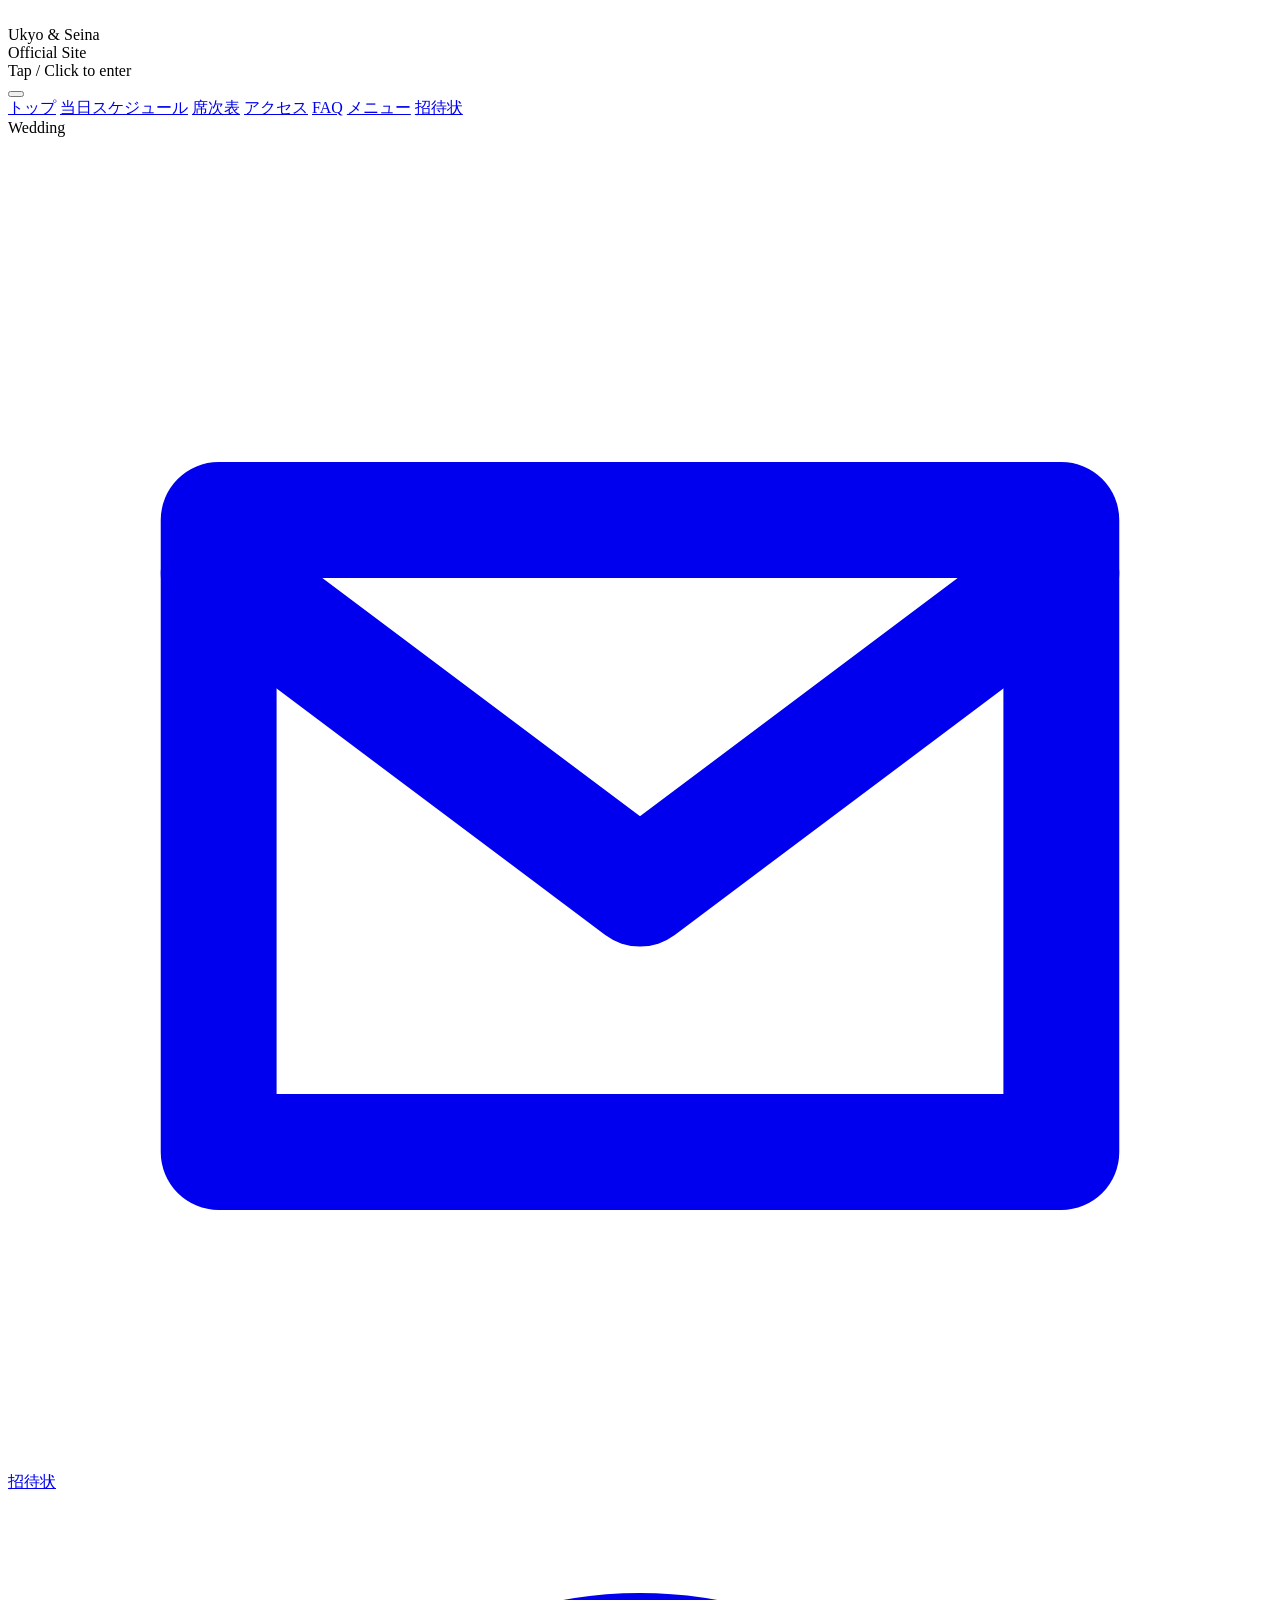
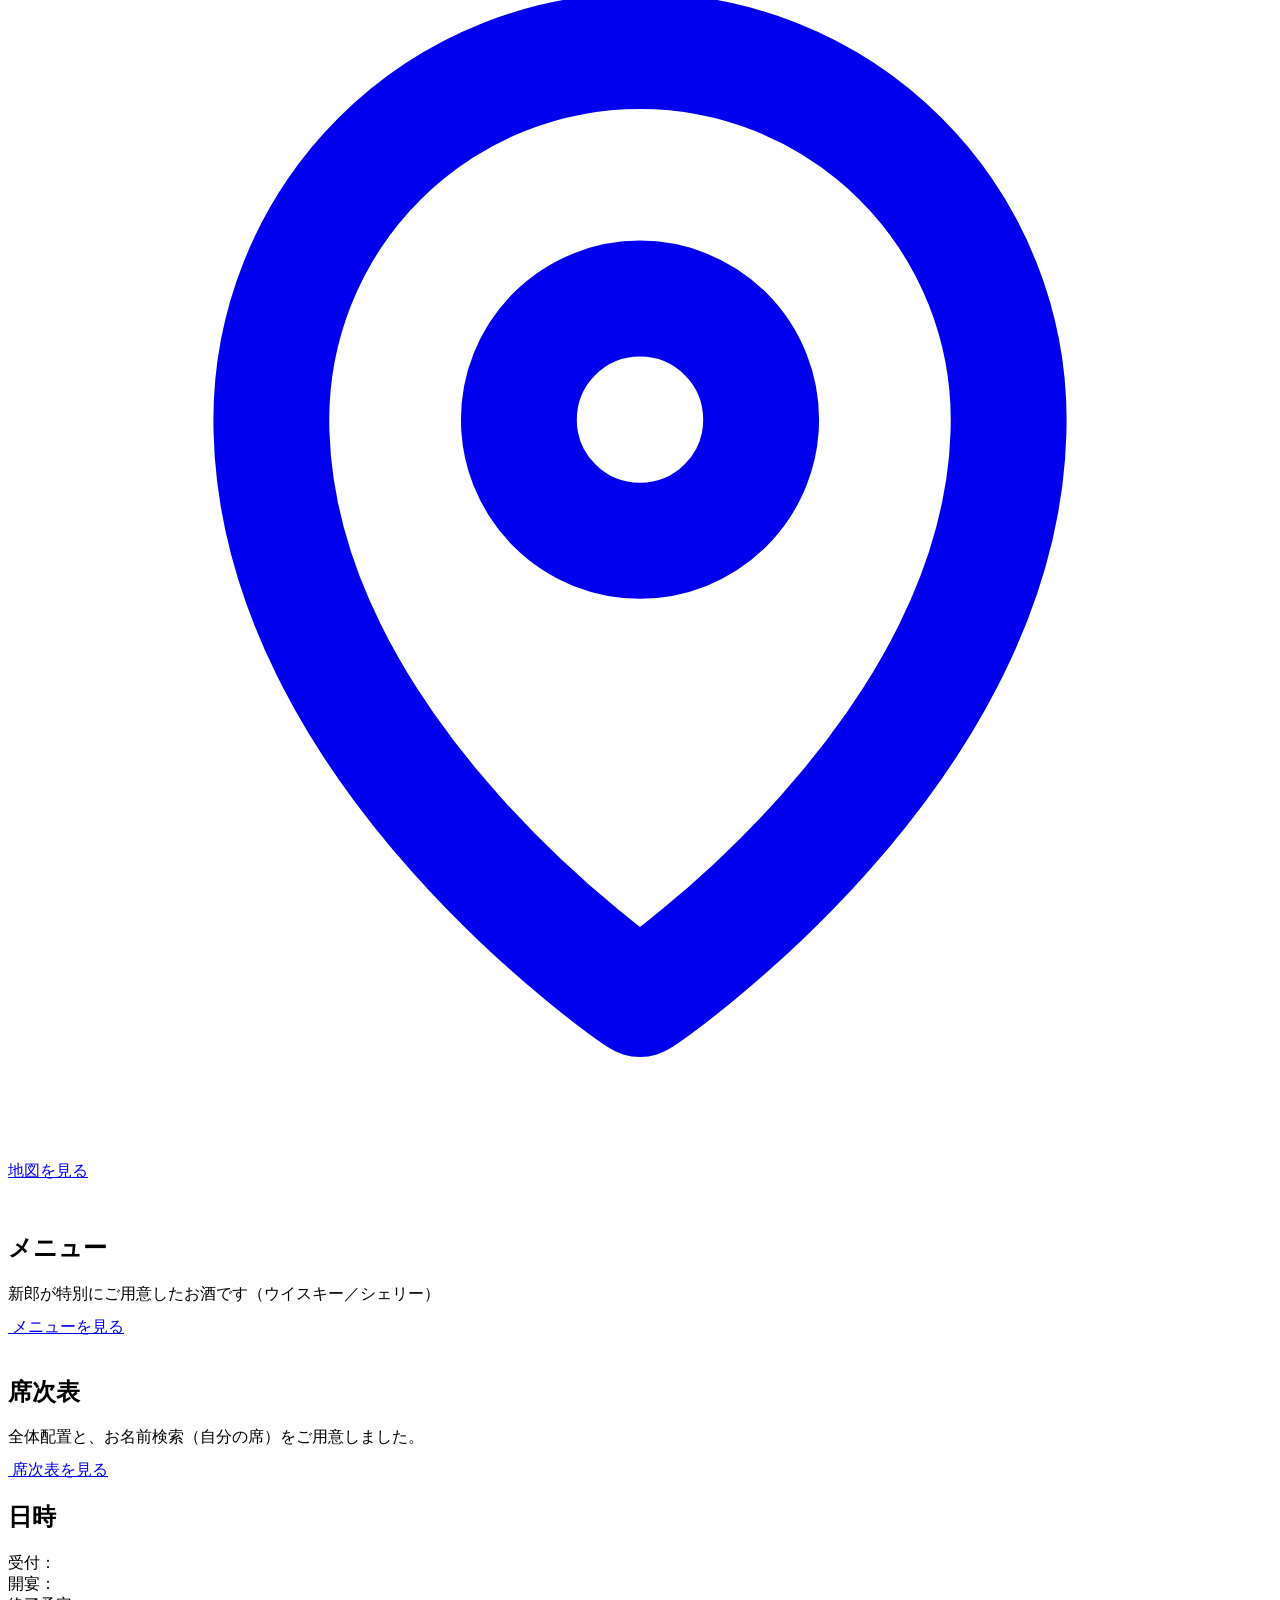
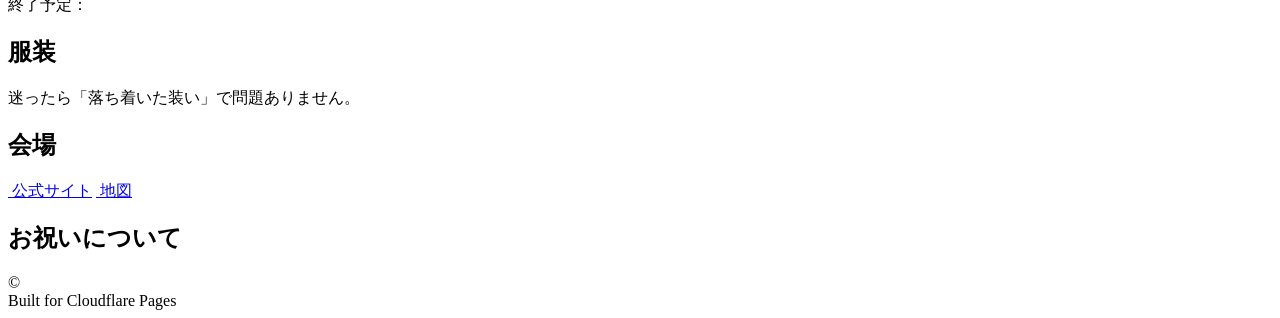
==== public/index.html @ aec1f869 "席次表の修正" ====
<!doctype html>
<html lang="ja">
<head>
  <meta charset="utf-8" />
  <meta name="viewport" content="width=device-width,initial-scale=1" />
  <meta name="robots" content="noindex,nofollow" />
  <meta name="theme-color" content="#124C3E" />
  <link rel="icon" href="/favicon-32.png" type="image/png" />
  <link rel="apple-touch-icon" href="/apple-touch-icon.png" />
  <link rel="stylesheet" href="/style.css" />
  <script src="/config.js"></script>
  <script src="/script.js" defer></script>

  <title data-wedding-title>{couple} | Wedding</title>
  <meta name="description" content="結婚式のご案内ページです（日時・会場・アクセス・招待状）。" />
</head>
<body>
  <!-- Splash (tap/click to skip) -->
  <div class="splash" data-splash role="button" tabindex="0" aria-label="タップして開始">
    <img class="splash-bg" src="/assets/splash.svg" alt="" aria-hidden="true" />
    <div class="splash-inner">
      <div class="splash-title">Ukyo &amp; Seina</div>
      <div class="splash-sub">Official Site</div>
      <div class="splash-hint">Tap / Click to enter</div>
    </div>
  </div>

  <div class="topbar">
    <div class="topbar-inner">
      <a class="brand" href="/">
        <div class="title" data-wedding-couple></div>
        <div class="sub"><span data-wedding-text="dateLabel"></span> <span data-wedding-text="dayLabel"></span></div>
      </a>
      <button class="nav-toggle" type="button" aria-label="メニュー" aria-controls="site-nav" aria-expanded="false">
        <span class="nav-toggle-icon" aria-hidden="true"></span>
      </button>
      <nav class="nav" id="site-nav" aria-label="Site">
        <a href="/"><img class="nav-ico" src="/assets/icons/home.svg" alt="" aria-hidden="true"><span>トップ</span></a>
        <a href="/schedule/"><img class="nav-ico" src="/assets/icons/clock.svg" alt="" aria-hidden="true"><span>当日スケジュール</span></a>
        <a href="/seating/"><img class="nav-ico" src="/assets/icons/seating.svg" alt="" aria-hidden="true"><span>席次表</span></a>
        <a href="/access/"><img class="nav-ico" src="/assets/icons/pin.svg" alt="" aria-hidden="true"><span>アクセス</span></a>
        <a href="/faq/"><img class="nav-ico" src="/assets/icons/faq.svg" alt="" aria-hidden="true"><span>FAQ</span></a>
        <a href="/menu/"><img class="nav-ico img" src="/assets/icons/isle-of-islay-distillery-map.png" alt="" aria-hidden="true"><span>メニュー</span></a>
        <a href="/rsvp/"><img class="nav-ico" src="/assets/icons/invite.svg" alt="" aria-hidden="true"><span>招待状</span></a>
      </nav>
    </div>
  </div>

  <main class="container">
    <section class="hero">
      <div class="kicker"><span class="dot"></span> Wedding</div>
      <h1 class="h1">
        <span data-wedding-couple></span><br/>
        <span class="small"><span data-wedding-text="dateLabel"></span> <span data-wedding-text="dayLabel"></span></span>
      </h1>
      <p class="lede" data-wedding-text="message"></p>
      <div class="actions">
        <a class="btn primary" data-wedding-href="rsvp.url" href="#"><span class="h2icon"><svg viewBox="0 0 24 24" fill="none" stroke="currentColor" stroke-width="2.2" stroke-linecap="round" stroke-linejoin="round" aria-hidden="true"><path d="M4 6h16v12H4z"/><path d="m4 7 8 6 8-6"/></svg></span> 招待状</a>
        <a class="btn" data-wedding-href="venue.mapUrl" href="#"><span class="h2icon"><svg viewBox="0 0 24 24" fill="none" stroke="currentColor" stroke-width="2.2" stroke-linecap="round" stroke-linejoin="round" aria-hidden="true"><path d="M12 21s7-4.7 7-11a7 7 0 0 0-14 0c0 6.3 7 11 7 11z"/><circle cx="12" cy="10" r="2.3"/></svg></span> 地図を見る</a>
      </div>
      <div class="small" style="margin-top:12px" data-wedding-text="event.note"></div>
    </section>

    <section class="grid" aria-label="Summary">
      <div class="card half">
        <div class="h2row"><span class="h2icon"><img alt="" src="/assets/icons/isle-of-islay-distillery-map.png" /></span><h2>メニュー</h2></div>
        <div class="meta">新郎が特別にご用意したお酒です（ウイスキー／シェリー）</div>
        <div class="actions" style="margin-top:12px">
          <a class="btn" href="/menu/"><span class="h2icon"><img alt="" src="/assets/icons/isle-of-islay-distillery-map.png" /></span> メニューを見る</a>
        </div>
      </div>

      <div class="card half">
        <div class="h2row"><span class="h2icon"><img alt="" src="/assets/icons/seating.svg" /></span><h2>席次表</h2></div>
        <div class="meta">全体配置と、お名前検索（自分の席）をご用意しました。</div>
        <div class="actions" style="margin-top:12px">
          <a class="btn" href="/seating/"><span class="h2icon"><img alt="" src="/assets/icons/seating.svg" /></span> 席次表を見る</a>
        </div>
      </div>

      <div class="card half date-card">
        <h2><img class="ico" src="/assets/icons/calendar.svg" alt="" aria-hidden="true"><span>日時</span></h2>
        <div class="meta">
          <div><b data-wedding-text="dateLabel"></b> <span data-wedding-text="dayLabel"></span></div>
          <div>受付：<b data-wedding-text="event.open"></b></div>
          <div>開宴：<b data-wedding-text="event.start"></b></div>
          <div>終了予定：<b data-wedding-text="event.end"></b></div>
        </div>
      </div>

      <div class="card half">
        <h2><img class="ico" src="/assets/icons/hanger.svg" alt="" aria-hidden="true"><span>服装</span></h2>
        <div class="meta">
          <div><b data-wedding-text="dressCode"></b></div>
          <div class="small">迷ったら「落ち着いた装い」で問題ありません。</div>
        </div>
      </div> 

      <div class="card half">
        <h2><img class="ico" src="/assets/icons/pin.svg" alt="" aria-hidden="true"><span>会場</span></h2>
        <div class="meta">
          <div><b data-wedding-text="venue.name"></b></div>
          <div data-wedding-text="venue.address"></div>
          <div class="small" data-wedding-text="venue.access"></div>
          <div class="actions" style="margin-top:10px">
            <a class="btn" data-wedding-href="venue.websiteUrl" href="#"><img class="icon" src="/assets/icons/external.svg" alt="" aria-hidden="true"> 公式サイト</a>
            <a class="btn" data-wedding-href="venue.mapUrl" href="#"><img class="icon" src="/assets/icons/pin.svg" alt="" aria-hidden="true"> 地図</a>
          </div>
        </div>
      </div>

      <div class="card half" data-hide-if-empty="gifts">
        <h2><img class="ico" src="/assets/icons/gift.svg" alt="" aria-hidden="true"><span>お祝いについて</span></h2>
        <div class="meta">
          <div data-wedding-text="gifts"></div>
        </div>
      </div>
    </section>

    <footer class="footer">
      <div><span class="copy-mark">©</span> <span data-wedding-text="copyright"></span></div>
      <div>Built for Cloudflare Pages</div>
    </footer>
  </main>
</body>
</html>
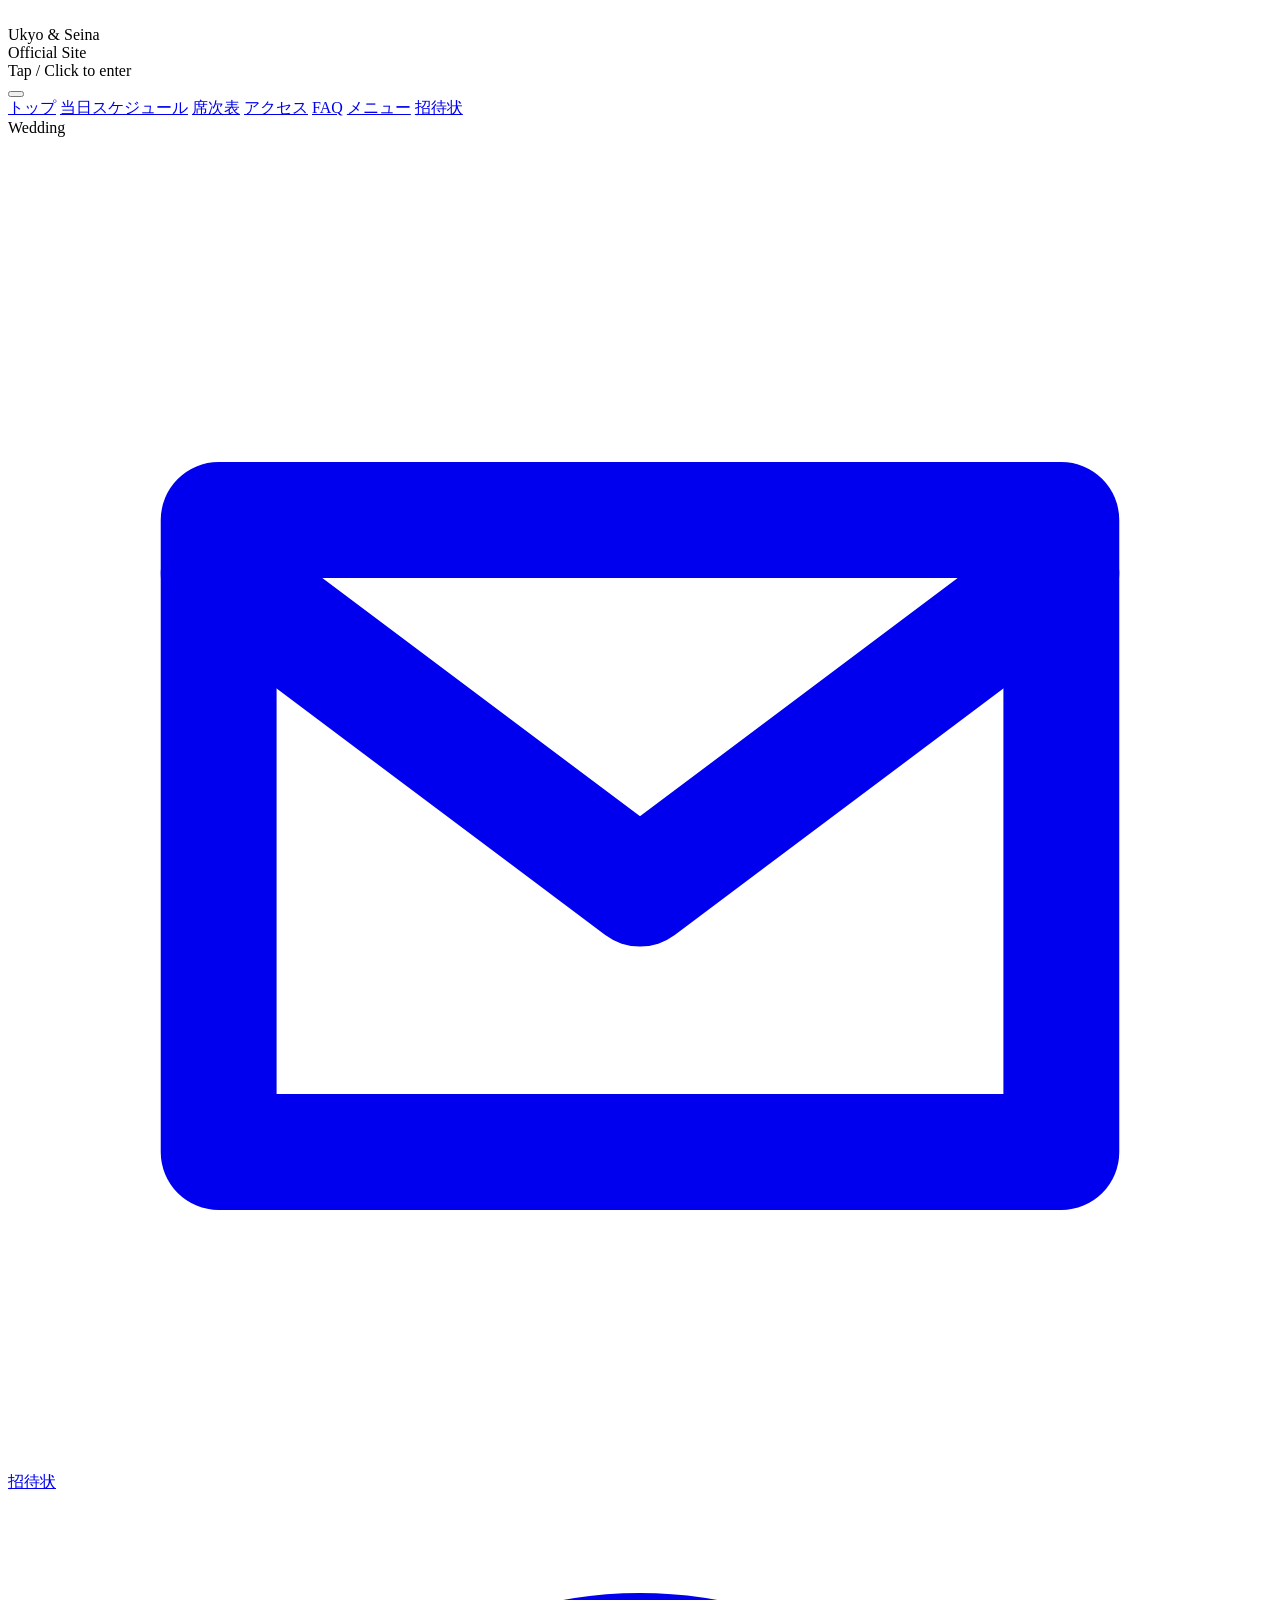
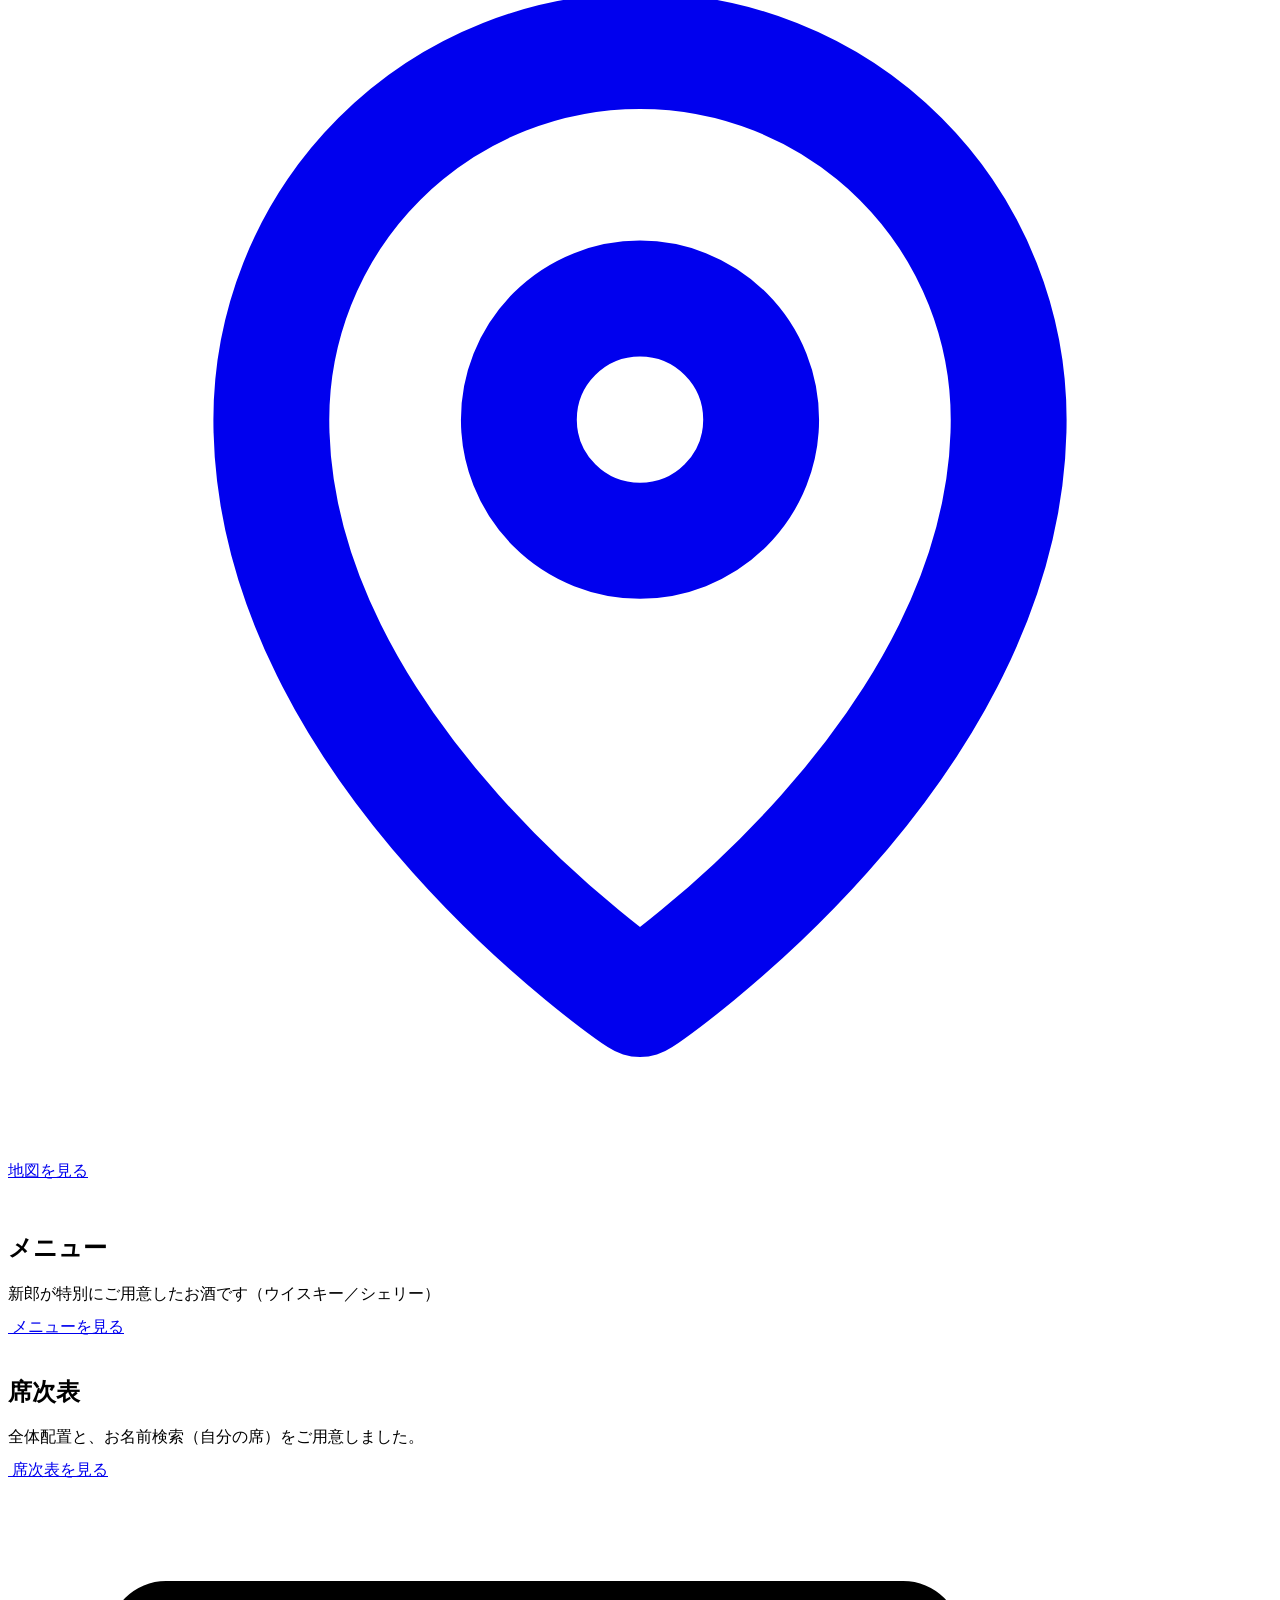
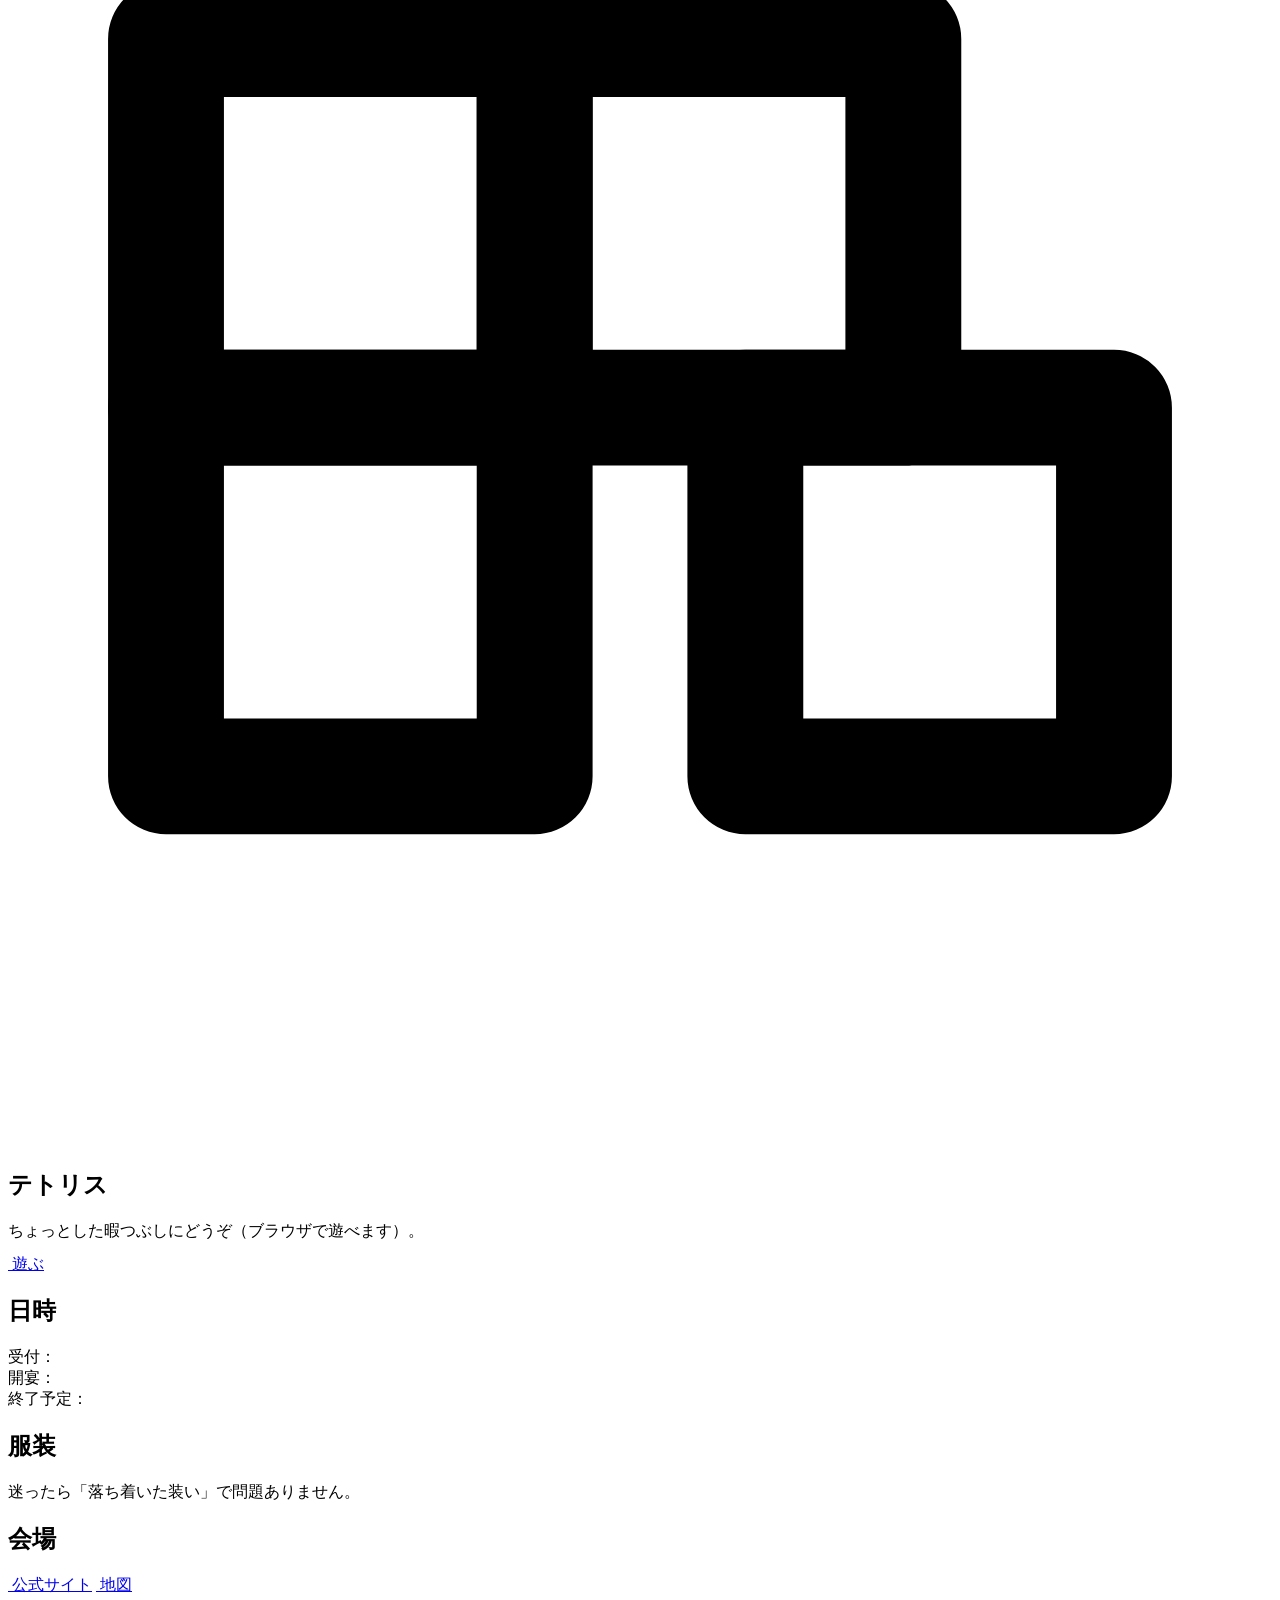
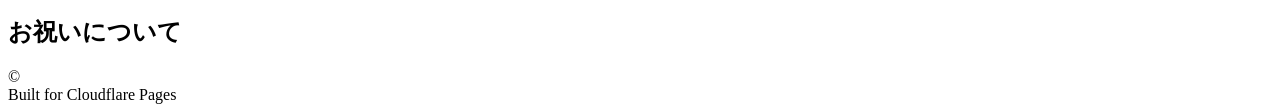
==== commit 7afef2d3: "UI修正" ====
--- a/public/index.html
+++ b/public/index.html
@@ -37,7 +37,7 @@
       <nav class="nav" id="site-nav" aria-label="Site">
         <a href="/"><img class="nav-ico" src="/assets/icons/home.svg" alt="" aria-hidden="true"><span>トップ</span></a>
         <a href="/schedule/"><img class="nav-ico" src="/assets/icons/clock.svg" alt="" aria-hidden="true"><span>当日スケジュール</span></a>
-        <a href="/seating/"><img class="nav-ico" src="/assets/icons/seating.svg" alt="" aria-hidden="true"><span>席次表</span></a>
+        <a href="/seating/"><img class="nav-ico" src="/assets/icons/table.svg" alt="" aria-hidden="true"><span>席次表</span></a>
         <a href="/access/"><img class="nav-ico" src="/assets/icons/pin.svg" alt="" aria-hidden="true"><span>アクセス</span></a>
         <a href="/faq/"><img class="nav-ico" src="/assets/icons/faq.svg" alt="" aria-hidden="true"><span>FAQ</span></a>
         <a href="/menu/"><img class="nav-ico img" src="/assets/icons/isle-of-islay-distillery-map.png" alt="" aria-hidden="true"><span>メニュー</span></a>
@@ -71,10 +71,18 @@
       </div>
 
       <div class="card half">
-        <div class="h2row"><span class="h2icon"><img alt="" src="/assets/icons/seating.svg" /></span><h2>席次表</h2></div>
+        <div class="h2row"><span class="h2icon"><img alt="" src="/assets/icons/table.svg" /></span><h2>席次表</h2></div>
         <div class="meta">全体配置と、お名前検索（自分の席）をご用意しました。</div>
         <div class="actions" style="margin-top:12px">
-          <a class="btn" href="/seating/"><span class="h2icon"><img alt="" src="/assets/icons/seating.svg" /></span> 席次表を見る</a>
+          <a class="btn" href="/seating/"><span class="h2icon"><img alt="" src="/assets/icons/table.svg" /></span> 席次表を見る</a>
+        </div>
+      </div>
+
+      <div class="card half" data-hide-if-empty="links.tetris">
+        <div class="h2row"><span class="h2icon"><svg viewBox="0 0 24 24" fill="none" stroke="currentColor" stroke-width="2.2" stroke-linecap="round" stroke-linejoin="round" aria-hidden="true"><rect x="3" y="3" width="7" height="7"/><rect x="10" y="3" width="7" height="7"/><rect x="3" y="10" width="7" height="7"/><rect x="14" y="10" width="7" height="7"/></svg></span><h2>テトリス</h2></div>
+        <div class="meta">ちょっとした暇つぶしにどうぞ（ブラウザで遊べます）。</div>
+        <div class="actions" style="margin-top:12px">
+          <a class="btn" data-wedding-href="links.tetris" href="#" target="_blank" rel="noopener"><img class="icon" src="/assets/icons/external.svg" alt="" aria-hidden="true"> 遊ぶ</a>
         </div>
       </div>
 
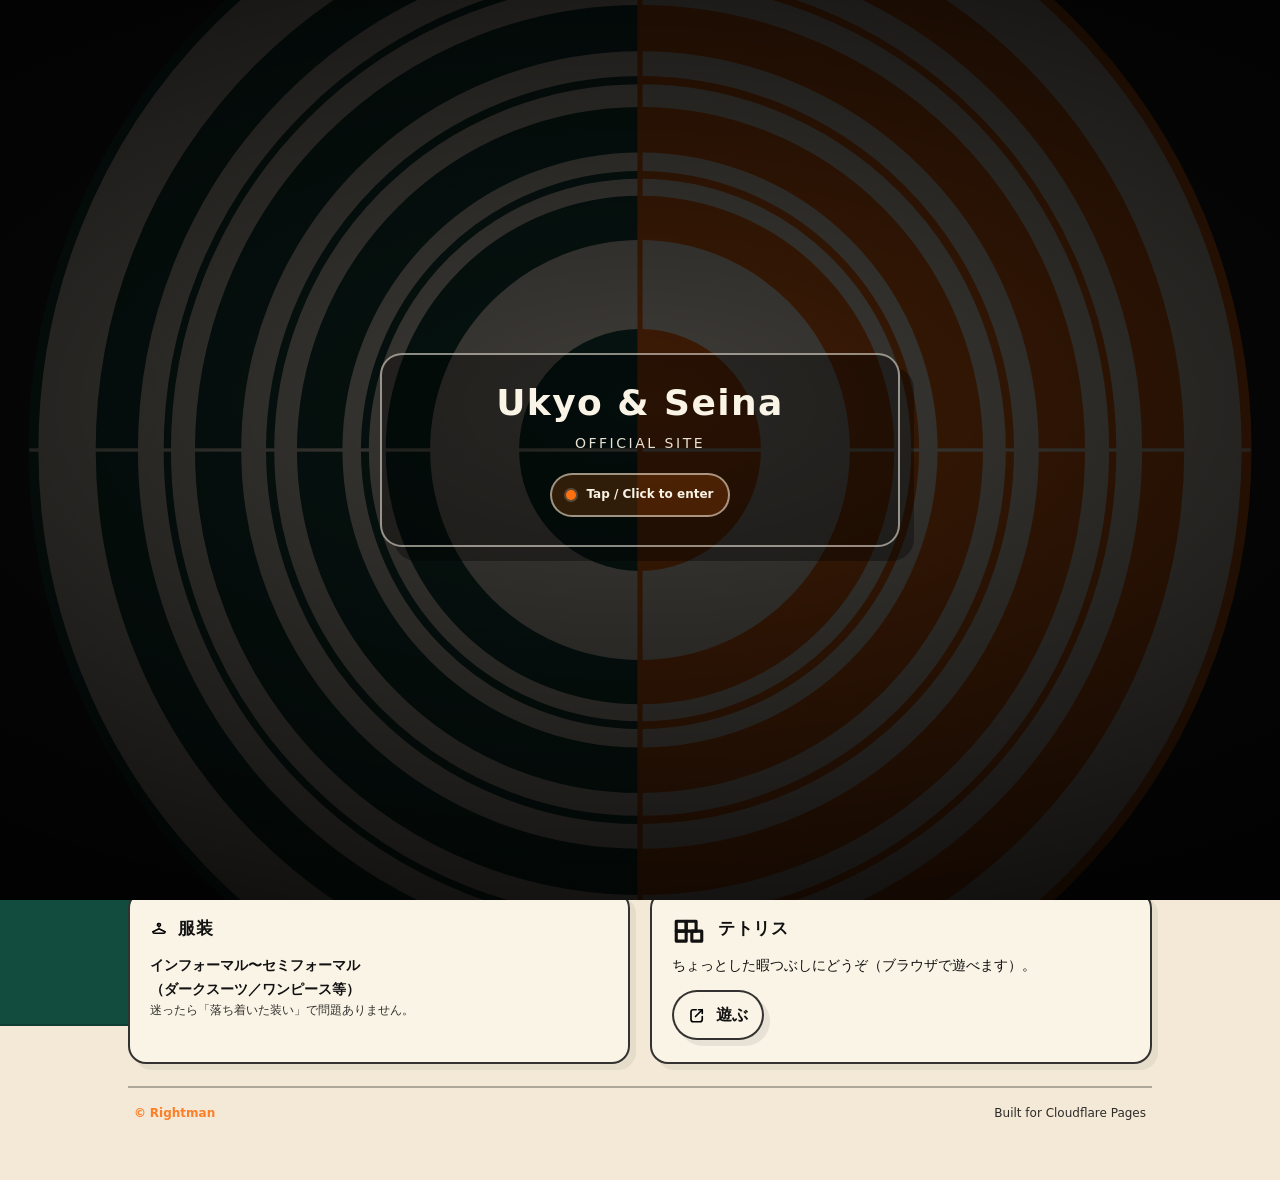
==== commit a85c3342: "UIなどの細かい調整" ====
--- a/public/index.html
+++ b/public/index.html
@@ -5,11 +5,11 @@
   <meta name="viewport" content="width=device-width,initial-scale=1" />
   <meta name="robots" content="noindex,nofollow" />
   <meta name="theme-color" content="#124C3E" />
-  <link rel="icon" href="/favicon-32.png" type="image/png" />
-  <link rel="apple-touch-icon" href="/apple-touch-icon.png" />
-  <link rel="stylesheet" href="/style.css" />
-  <script src="/config.js"></script>
-  <script src="/script.js" defer></script>
+  <link rel="icon" href="./favicon-32.png" type="image/png" />
+  <link rel="apple-touch-icon" href="./apple-touch-icon.png" />
+  <link rel="stylesheet" href="./style.css" />
+  <script src="./config.js"></script>
+  <script src="./script.js" defer></script>
 
   <title data-wedding-title>{couple} | Wedding</title>
   <meta name="description" content="結婚式のご案内ページです（日時・会場・アクセス・招待状）。" />
@@ -17,7 +17,7 @@
 <body>
   <!-- Splash (tap/click to skip) -->
   <div class="splash" data-splash role="button" tabindex="0" aria-label="タップして開始">
-    <img class="splash-bg" src="/assets/splash.svg" alt="" aria-hidden="true" />
+    <img class="splash-bg" src="./assets/splash.svg" alt="" aria-hidden="true" />
     <div class="splash-inner">
       <div class="splash-title">Ukyo &amp; Seina</div>
       <div class="splash-sub">Official Site</div>
@@ -27,7 +27,7 @@
 
   <div class="topbar">
     <div class="topbar-inner">
-      <a class="brand" href="/">
+      <a class="brand" href="./">
         <div class="title" data-wedding-couple></div>
         <div class="sub"><span data-wedding-text="dateLabel"></span> <span data-wedding-text="dayLabel"></span></div>
       </a>
@@ -35,13 +35,13 @@
         <span class="nav-toggle-icon" aria-hidden="true"></span>
       </button>
       <nav class="nav" id="site-nav" aria-label="Site">
-        <a href="/"><img class="nav-ico" src="/assets/icons/home.svg" alt="" aria-hidden="true"><span>トップ</span></a>
-        <a href="/schedule/"><img class="nav-ico" src="/assets/icons/clock.svg" alt="" aria-hidden="true"><span>当日スケジュール</span></a>
-        <a href="/seating/"><img class="nav-ico" src="/assets/icons/table.svg" alt="" aria-hidden="true"><span>席次表</span></a>
-        <a href="/access/"><img class="nav-ico" src="/assets/icons/pin.svg" alt="" aria-hidden="true"><span>アクセス</span></a>
-        <a href="/faq/"><img class="nav-ico" src="/assets/icons/faq.svg" alt="" aria-hidden="true"><span>FAQ</span></a>
-        <a href="/menu/"><img class="nav-ico img" src="/assets/icons/isle-of-islay-distillery-map.png" alt="" aria-hidden="true"><span>メニュー</span></a>
-        <a href="/rsvp/"><img class="nav-ico" src="/assets/icons/invite.svg" alt="" aria-hidden="true"><span>招待状</span></a>
+        <a href="./"><img class="nav-ico" src="./assets/icons/home.svg" alt="" aria-hidden="true"><span>トップ</span></a>
+        <a href="./schedule/"><img class="nav-ico" src="./assets/icons/clock.svg" alt="" aria-hidden="true"><span>当日スケジュール</span></a>
+        <a href="./seating/"><img class="nav-ico" src="./assets/icons/table.svg" alt="" aria-hidden="true"><span>席次表</span></a>
+        <a href="./access/"><img class="nav-ico" src="./assets/icons/pin.svg" alt="" aria-hidden="true"><span>アクセス</span></a>
+        <a href="./faq/"><img class="nav-ico" src="./assets/icons/faq.svg" alt="" aria-hidden="true"><span>FAQ</span></a>
+        <a href="./menu/"><img class="nav-ico img" src="./assets/icons/isle-of-islay-distillery-map.png" alt="" aria-hidden="true"><span>メニュー</span></a>
+        <a href="./rsvp/"><img class="nav-ico" src="./assets/icons/invite.svg" alt="" aria-hidden="true"><span>招待状</span></a>
       </nav>
     </div>
   </div>
@@ -57,37 +57,30 @@
       <div class="actions">
         <a class="btn primary" data-wedding-href="rsvp.url" href="#"><span class="h2icon"><svg viewBox="0 0 24 24" fill="none" stroke="currentColor" stroke-width="2.2" stroke-linecap="round" stroke-linejoin="round" aria-hidden="true"><path d="M4 6h16v12H4z"/><path d="m4 7 8 6 8-6"/></svg></span> 招待状</a>
         <a class="btn" data-wedding-href="venue.mapUrl" href="#"><span class="h2icon"><svg viewBox="0 0 24 24" fill="none" stroke="currentColor" stroke-width="2.2" stroke-linecap="round" stroke-linejoin="round" aria-hidden="true"><path d="M12 21s7-4.7 7-11a7 7 0 0 0-14 0c0 6.3 7 11 7 11z"/><circle cx="12" cy="10" r="2.3"/></svg></span> 地図を見る</a>
+        <a class="btn" href="./seating/"><span class="h2icon"><img alt="" src="./assets/icons/table.svg" /></span> 席次表を見る</a>
       </div>
       <div class="small" style="margin-top:12px" data-wedding-text="event.note"></div>
     </section>
 
     <section class="grid" aria-label="Summary">
       <div class="card half">
-        <div class="h2row"><span class="h2icon"><img alt="" src="/assets/icons/isle-of-islay-distillery-map.png" /></span><h2>メニュー</h2></div>
+        <div class="h2row"><span class="h2icon"><img alt="" src="./assets/icons/isle-of-islay-distillery-map.png" /></span><h2>メニュー</h2></div>
         <div class="meta">新郎が特別にご用意したお酒です（ウイスキー／シェリー）</div>
         <div class="actions" style="margin-top:12px">
-          <a class="btn" href="/menu/"><span class="h2icon"><img alt="" src="/assets/icons/isle-of-islay-distillery-map.png" /></span> メニューを見る</a>
+          <a class="btn" href="./menu/"><span class="h2icon"><img alt="" src="./assets/icons/isle-of-islay-distillery-map.png" /></span> メニューを見る</a>
         </div>
       </div>
 
       <div class="card half">
-        <div class="h2row"><span class="h2icon"><img alt="" src="/assets/icons/table.svg" /></span><h2>席次表</h2></div>
+        <div class="h2row"><span class="h2icon"><img alt="" src="./assets/icons/table.svg" /></span><h2>席次表</h2></div>
         <div class="meta">全体配置と、お名前検索（自分の席）をご用意しました。</div>
         <div class="actions" style="margin-top:12px">
-          <a class="btn" href="/seating/"><span class="h2icon"><img alt="" src="/assets/icons/table.svg" /></span> 席次表を見る</a>
-        </div>
-      </div>
-
-      <div class="card half" data-hide-if-empty="links.tetris">
-        <div class="h2row"><span class="h2icon"><svg viewBox="0 0 24 24" fill="none" stroke="currentColor" stroke-width="2.2" stroke-linecap="round" stroke-linejoin="round" aria-hidden="true"><rect x="3" y="3" width="7" height="7"/><rect x="10" y="3" width="7" height="7"/><rect x="3" y="10" width="7" height="7"/><rect x="14" y="10" width="7" height="7"/></svg></span><h2>テトリス</h2></div>
-        <div class="meta">ちょっとした暇つぶしにどうぞ（ブラウザで遊べます）。</div>
-        <div class="actions" style="margin-top:12px">
-          <a class="btn" data-wedding-href="links.tetris" href="#" target="_blank" rel="noopener"><img class="icon" src="/assets/icons/external.svg" alt="" aria-hidden="true"> 遊ぶ</a>
+          <a class="btn" href="./seating/"><span class="h2icon"><img alt="" src="./assets/icons/table.svg" /></span> 席次表を見る</a>
         </div>
       </div>
 
       <div class="card half date-card">
-        <h2><img class="ico" src="/assets/icons/calendar.svg" alt="" aria-hidden="true"><span>日時</span></h2>
+        <h2><img class="ico" src="./assets/icons/calendar.svg" alt="" aria-hidden="true"><span>日時</span></h2>
         <div class="meta">
           <div><b data-wedding-text="dateLabel"></b> <span data-wedding-text="dayLabel"></span></div>
           <div>受付：<b data-wedding-text="event.open"></b></div>
@@ -97,32 +90,34 @@
       </div>
 
       <div class="card half">
-        <h2><img class="ico" src="/assets/icons/hanger.svg" alt="" aria-hidden="true"><span>服装</span></h2>
+        <h2><img class="ico" src="./assets/icons/pin.svg" alt="" aria-hidden="true"><span>会場</span></h2>
+        <div class="meta">
+          <div><b data-wedding-text="venue.name"></b></div>
+          <div data-wedding-text="venue.address"></div>
+          <div class="small" data-wedding-text="venue.access"></div>
+          <div class="actions" style="margin-top:10px">
+            <a class="btn" data-wedding-href="venue.websiteUrl" href="#"><img class="icon" src="./assets/icons/external.svg" alt="" aria-hidden="true"> 公式サイト</a>
+            <a class="btn" data-wedding-href="venue.mapUrl" href="#"><img class="icon" src="./assets/icons/pin.svg" alt="" aria-hidden="true"> 地図</a>
+          </div>
+        </div>
+      </div>
+      
+      <div class="card half">
+        <h2><img class="ico" src="./assets/icons/hanger.svg" alt="" aria-hidden="true"><span>服装</span></h2>
         <div class="meta">
           <div><b data-wedding-text="dressCode"></b></div>
           <div class="small">迷ったら「落ち着いた装い」で問題ありません。</div>
         </div>
       </div> 
-
-      <div class="card half">
-        <h2><img class="ico" src="/assets/icons/pin.svg" alt="" aria-hidden="true"><span>会場</span></h2>
-        <div class="meta">
-          <div><b data-wedding-text="venue.name"></b></div>
-          <div data-wedding-text="venue.address"></div>
-          <div class="small" data-wedding-text="venue.access"></div>
-          <div class="actions" style="margin-top:10px">
-            <a class="btn" data-wedding-href="venue.websiteUrl" href="#"><img class="icon" src="/assets/icons/external.svg" alt="" aria-hidden="true"> 公式サイト</a>
-            <a class="btn" data-wedding-href="venue.mapUrl" href="#"><img class="icon" src="/assets/icons/pin.svg" alt="" aria-hidden="true"> 地図</a>
-          </div>
+      
+      <div class="card half" data-hide-if-empty="links.tetris">
+        <div class="h2row"><span class="h2icon"><svg viewBox="0 0 24 24" fill="none" stroke="currentColor" stroke-width="2.2" stroke-linecap="round" stroke-linejoin="round" aria-hidden="true"><rect x="3" y="3" width="7" height="7"/><rect x="10" y="3" width="7" height="7"/><rect x="3" y="10" width="7" height="7"/><rect x="14" y="10" width="7" height="7"/></svg></span><h2>テトリス</h2></div>
+        <div class="meta">ちょっとした暇つぶしにどうぞ（ブラウザで遊べます）。</div>
+        <div class="actions" style="margin-top:12px">
+          <a class="btn" data-wedding-href="links.tetris" href="#" target="_blank" rel="noopener"><img class="icon" src="./assets/icons/external.svg" alt="" aria-hidden="true"> 遊ぶ</a>
         </div>
       </div>
 
-      <div class="card half" data-hide-if-empty="gifts">
-        <h2><img class="ico" src="/assets/icons/gift.svg" alt="" aria-hidden="true"><span>お祝いについて</span></h2>
-        <div class="meta">
-          <div data-wedding-text="gifts"></div>
-        </div>
-      </div>
     </section>
 
     <footer class="footer">
--- a/public/style.css
+++ b/public/style.css
@@ -0,0 +1,988 @@
+:root{
+  --cream:#F3E9D6;
+  --green:#124C3E;
+  --orange:#FE7010;
+  /* SPECIAL_MENU.pdf の背景色に合わせる */
+  --menu-bg:#F0AE2E;
+  --ink:#111111;
+  --stroke: rgba(17,17,17,.85);
+  --paper:#FAF4E6;
+  --line:2px;
+  --radius:18px;
+  --shadow: 8px 8px 0 rgba(17,17,17,.10);
+}
+
+*{ box-sizing:border-box; }
+html,body{ height:100%; }
+body{
+  margin:0;
+  font-family: system-ui, -apple-system, "Segoe UI", "Hiragino Sans", "Hiragino Kaku Gothic ProN",
+    "Noto Sans JP", "Yu Gothic", Meiryo, sans-serif;
+  background: var(--cream);
+  color: var(--ink);
+  line-height: 1.65;
+  overflow-x: hidden;
+}
+
+/* Splash (Top page) */
+.splash{
+  position: fixed;
+  inset: 0;
+  z-index: 9999;
+  background: #0b0b0b;
+  color: var(--paper);
+  display: flex;
+  align-items: center;
+  justify-content: center;
+  cursor: pointer;
+  transition: opacity .22s ease;
+  animation: splashIn .18s ease both;
+}
+.splash-bg{
+  position: absolute;
+  inset: 0;
+  width: 100%;
+  height: 100%;
+  object-fit: cover;
+  opacity: .28;
+  filter: saturate(1.05) contrast(1.05);
+}
+.splash::after{
+  content:"";
+  position:absolute;
+  inset:0;
+  background: radial-gradient(1200px 600px at 50% 45%, rgba(0,0,0,.20), rgba(0,0,0,.86));
+}
+.splash-inner{
+  position: relative;
+  z-index: 1;
+  padding: 28px 22px;
+  border: var(--line) solid rgba(250,244,230,.55);
+  border-radius: 22px;
+  background: rgba(0,0,0,.35);
+  box-shadow: 14px 14px 0 rgba(0,0,0,.35);
+  text-align:center;
+  min-width: min(520px, calc(100vw - 32px));
+}
+.splash-title{
+  font-size: 36px;
+  line-height: 1.1;
+  font-weight: 900;
+  letter-spacing: .04em;
+}
+.splash-sub{
+  margin-top: 10px;
+  font-size: 14px;
+  letter-spacing: .18em;
+  text-transform: uppercase;
+  opacity: .92;
+}
+.splash-hint{
+  margin-top: 18px;
+  display: inline-flex;
+  align-items: center;
+  justify-content: center;
+  gap: 10px;
+  padding: 10px 14px;
+  border-radius: 999px;
+  border: var(--line) solid rgba(250,244,230,.55);
+  background: rgba(254,112,16,.18);
+  color: var(--paper);
+  font-weight: 800;
+  font-size: 12px;
+}
+.splash-hint::before{
+  content:"";
+  width: 10px;
+  height: 10px;
+  background: var(--orange);
+  border-radius: 999px;
+  box-shadow: 0 0 0 2px rgba(250,244,230,.20);
+}
+.splash.is-hidden{
+  opacity: 0;
+}
+
+@keyframes splashIn{
+  from{ opacity: 0; }
+  to{ opacity: 1; }
+}
+
+/* A11y helper */
+.sr-only{
+  position:absolute !important;
+  width:1px; height:1px;
+  padding:0; margin:-1px;
+  overflow:hidden; clip:rect(0,0,0,0);
+  white-space:nowrap; border:0;
+}
+
+/* Seating */
+.seating-nav{ margin-top: 6px; }
+.seating-nav .chips{ display:flex; gap:10px; flex-wrap:wrap; }
+.chip{
+  appearance:none;
+  border: var(--line) solid var(--stroke);
+  background: var(--paper);
+  border-radius: 999px;
+  padding: 10px 14px;
+  font-weight: 900;
+  box-shadow: 6px 6px 0 rgba(17,17,17,.08);
+  cursor:pointer;
+}
+.chip.is-active{ background:#fff; box-shadow: 10px 10px 0 rgba(17,17,17,.12); transform: translateY(-1px); }
+
+.mode-toggle{ margin-top: 14px; display:flex; gap:10px; flex-wrap:wrap; }
+.mode-btn{
+  appearance:none;
+  border: var(--line) solid var(--stroke);
+  background: var(--paper);
+  border-radius: 999px;
+  padding: 10px 14px;
+  font-weight: 900;
+  box-shadow: 6px 6px 0 rgba(17,17,17,.08);
+  cursor:pointer;
+}
+.mode-btn.is-active{ background:#fff; box-shadow: 10px 10px 0 rgba(17,17,17,.12); transform: translateY(-1px); }
+.mode-panels{ margin-top: 12px; }
+.mode-panel{ display:none; }
+.mode-panel.is-active{ display:block; }
+
+.overview-grid{
+  display:grid;
+  gap: 12px;
+  align-items:stretch;
+}
+.overview-grid.layout-abcxdfe{
+  grid-template-columns: repeat(3, minmax(0, 1fr));
+  grid-template-areas:
+    "head head head"
+    "A B C"
+    "X . D"
+    ". F E";
+}
+.overview-head{
+  grid-area: head;
+  background: var(--paper);
+  border: var(--line) solid var(--stroke);
+  border-radius: var(--radius);
+  padding: 14px 12px;
+  box-shadow: var(--shadow);
+  font-weight: 950;
+  text-align:center;
+}
+.overview-node{
+  text-align:left;
+  border: var(--line) solid var(--stroke);
+  background: #fff;
+  border-radius: var(--radius);
+  padding: 12px 12px 10px;
+  box-shadow: 6px 6px 0 rgba(17,17,17,.10);
+  cursor:pointer;
+}
+.overview-node:hover{ transform: translateY(-2px); box-shadow: 10px 10px 0 rgba(17,17,17,.12); }
+.overview-node:active{ transform: translateY(0); box-shadow: 4px 4px 0 rgba(17,17,17,.10); }
+.node-key{ font-size: 18px; font-weight: 950; letter-spacing: .03em; }
+.node-label{ margin-top: 2px; font-weight: 900; opacity:.9; }
+.node-sample{ margin-top: 6px; font-size: 12px; opacity:.75; line-height:1.35; }
+
+.overview-node[data-table="A"]{ grid-area: A; }
+.overview-node[data-table="B"]{ grid-area: B; }
+.overview-node[data-table="C"]{ grid-area: C; }
+.overview-node[data-table="D"]{ grid-area: D; }
+.overview-node[data-table="E"]{ grid-area: E; }
+.overview-node[data-table="F"]{ grid-area: F; }
+.overview-node[data-table="X"]{ grid-area: X; }
+
+.find-seat{
+  margin-top: 6px;
+  background: var(--paper);
+  border: var(--line) solid var(--stroke);
+  border-radius: var(--radius);
+  box-shadow: var(--shadow);
+  padding: 14px 14px 12px;
+}
+.find-seat-title{ margin-top: 8px; font-size: 18px; font-weight: 950; }
+.find-seat-form{ margin-top: 10px; display:flex; gap:10px; align-items:center; }
+.input{
+  flex:1;
+  width:100%;
+  padding: 12px 12px;
+  border: var(--line) solid var(--stroke);
+  border-radius: 12px;
+  background:#fff;
+  font-weight: 800;
+}
+.find-seat-results{ margin-top: 12px; }
+.result-list{ display:flex; flex-direction:column; gap:10px; }
+.result-item{
+  display:grid;
+  grid-template-columns: 1fr auto;
+  gap: 8px 10px;
+  align-items:center;
+  text-align:left;
+  border: var(--line) solid var(--stroke);
+  background:#fff;
+  border-radius: 14px;
+  padding: 12px 12px;
+  box-shadow: 6px 6px 0 rgba(17,17,17,.08);
+  cursor:pointer;
+}
+.result-name{ font-weight: 950; }
+.result-meta{ grid-column: 1 / 2; font-size: 12px; opacity:.75; }
+.result-cta{ grid-column: 2 / 3; font-weight: 950; opacity:.9; }
+.result-empty{
+  border: var(--line) dashed rgba(17,17,17,.45);
+  background: rgba(255,255,255,.55);
+  border-radius: 14px;
+  padding: 12px;
+  font-weight: 900;
+  opacity:.85;
+}
+
+.seat-section{ margin-top: 14px; }
+.seat-section h3{ margin: 18px 0 10px; font-size: 18px; }
+
+.seat-card{ position: relative; }
+.seat-card.is-flash{ outline: 3px solid var(--orange); outline-offset: 4px; }
+
+/* Stable seating layout: 2 columns + center (avoids circular overlap on mobile) */
+.table-layout{
+  display:grid;
+  grid-template-columns: 1fr auto 1fr;
+  gap: 10px;
+  align-items:start;
+  margin: 10px auto 6px;
+  max-width: 720px;
+}
+.table-core{
+  align-self:center;
+  justify-self:center;
+  width: 64px;
+  height: 64px;
+  border-radius: 999px;
+  border: var(--line) solid var(--stroke);
+  background: rgba(18,76,62,.06);
+  display:flex;
+  align-items:center;
+  justify-content:center;
+  font-weight: 950;
+  letter-spacing: .06em;
+}
+.seat-col{ display:flex; flex-direction:column; gap: 10px; }
+.seat-item{
+  padding: 10px 12px;
+  background:#fff;
+  border: var(--line) solid var(--stroke);
+  border-radius: 14px;
+  box-shadow: 6px 6px 0 rgba(17,17,17,.08);
+  font-weight: 900;
+  font-size: 13px;
+  text-align:center;
+  line-height: 1.25;
+}
+.seat-item.is-empty{ display:none; }
+.seat-item.is-focus{ outline: 3px solid var(--orange); outline-offset: 3px; animation: seatPulse2 1.2s ease-out; }
+@keyframes seatPulse2{
+  0%{ transform: scale(1); }
+  40%{ transform: scale(1.03); }
+  100%{ transform: scale(1); }
+}
+
+@media (max-width: 520px){
+  .table-layout{ grid-template-columns: 1fr auto 1fr; gap: 8px; }
+  .table-core{ width: 56px; height: 56px; }
+  .seat-item{ font-size: 12px; padding: 9px 10px; }
+}
+
+.round-table{
+  position: relative;
+  width: min(420px, 92vw);
+  aspect-ratio: 1 / 1;
+  margin: 10px auto 6px;
+}
+.round-table .table-core{
+  position:absolute;
+  inset: 22%;
+  border-radius: 999px;
+  border: var(--line) solid var(--stroke);
+  background: rgba(18,76,62,.06);
+  display:flex;
+  align-items:center;
+  justify-content:center;
+  font-weight: 950;
+  letter-spacing: .06em;
+}
+.round-table .seat{
+  position:absolute;
+  left:50%;
+  top:50%;
+  transform: translate(-50%, -50%) translate(calc(var(--x, 0) * 1%), calc(var(--y, 0) * 1%));
+  max-width: 44%;
+  padding: 8px 10px;
+  background:#fff;
+  border: var(--line) solid var(--stroke);
+  border-radius: 14px;
+  box-shadow: 6px 6px 0 rgba(17,17,17,.08);
+  font-weight: 900;
+  font-size: 13px;
+  text-align:center;
+  line-height: 1.25;
+}
+.round-table .seat.is-empty{ display:none; }
+.round-table .seat.is-focus{ outline: 3px solid var(--orange); outline-offset: 3px; animation: seatPulse 1.2s ease-out; }
+@keyframes seatPulse{
+  0%{ transform: translate(-50%, -50%) translate(calc(var(--x, 0) * 1%), calc(var(--y, 0) * 1%)) scale(1); }
+  40%{ transform: translate(-50%, -50%) translate(calc(var(--x, 0) * 1%), calc(var(--y, 0) * 1%)) scale(1.03); }
+  100%{ transform: translate(-50%, -50%) translate(calc(var(--x, 0) * 1%), calc(var(--y, 0) * 1%)) scale(1); }
+}
+
+@media (max-width: 520px){
+  .round-table .seat{ font-size: 12px; padding: 7px 9px; }
+}
+
+a{ color: inherit; text-decoration: none; }
+code.inline{
+  padding: 0 .35em;
+  border: var(--line) solid var(--stroke);
+  border-radius: 999px;
+  background: var(--paper);
+  font-size: .9em;
+}
+
+.backdrop{
+  position: fixed;
+  inset: 0;
+  z-index: 0;
+  pointer-events:none;
+}
+
+.block{
+  position:absolute;
+  border: var(--line) solid rgba(17,17,17,.22);
+}
+.block.orange{
+  left:-10vw; top:-10vh;
+  width: 52vw; height: 38vh;
+  background: var(--orange);
+}
+.block.green{
+  left:-12vw; bottom:-14vh;
+  width: 56vw; height: 40vh;
+  background: var(--green);
+}
+.block.frame{
+  right:-18vw; top: 22vh;
+  width: 50vw; height: 42vh;
+  background: var(--paper);
+  border-radius: 999px;
+  opacity:.55;
+}
+
+/* 跳ねる図形 */
+.shapes{ position:absolute; inset:0; }
+.shape{
+  position:absolute;
+  width: var(--size, 56px);
+  height: var(--size, 56px);
+  left: calc(var(--x, 10) * 1%);
+  top: calc(var(--y, 10) * 1%);
+  background: var(--fill, var(--paper));
+  border: var(--line) solid rgba(17,17,17,.35);
+  box-shadow: 6px 6px 0 rgba(17,17,17,.06);
+  transform: translateY(0) rotate(0deg);
+  animation: hop var(--dur, 6.2s) cubic-bezier(.22,.92,.3,1) infinite;
+  animation-delay: var(--delay, 0s);
+  opacity: .9;
+}
+.shape.circle{ border-radius: 999px; }
+.shape.round{ border-radius: 18px; }
+.shape.half{
+  border-radius: 999px 999px 0 0;
+}
+.shape.ring{
+  border-radius: 999px;
+  background: transparent;
+  border-width: calc(var(--line) + 2px);
+}
+.shape.kaku{
+  clip-path: polygon(0 0, 100% 0, 100% 100%, 0 100%);
+}
+.shape.tri{
+  width: calc(var(--size, 64px) * 1.05);
+  height: calc(var(--size, 64px) * 1.05);
+  clip-path: polygon(50% 0%, 0% 100%, 100% 100%);
+}
+
+@keyframes hop{
+  0%   { transform: translateY(0) rotate(0deg); }
+  12%  { transform: translateY(-18px) rotate(2deg); }
+  25%  { transform: translateY(0) rotate(0deg); }
+  60%  { transform: translateY(-10px) rotate(-2deg); }
+  100% { transform: translateY(0) rotate(0deg); }
+}
+
+@media (prefers-reduced-motion: reduce){  .shape{ animation:none; }
+}
+
+.container{
+  position: relative;
+  z-index: 2;
+  max-width: 1060px;
+  margin: 0 auto;
+  padding: 22px 18px 56px;
+}
+
+/* Topbar */
+.topbar{
+  position: sticky;
+  top:0;
+  z-index: 10;
+  background: var(--cream);
+  backdrop-filter: none;
+  border-bottom: var(--line) solid var(--stroke);
+}
+.topbar-inner{
+  max-width: 1060px;
+  margin: 0 auto;
+  padding: 12px 18px;
+  display:flex;
+  align-items:center;
+  justify-content:space-between;
+  gap: 14px;
+  position: relative;
+}
+.brand{
+  display:flex;
+  flex-direction:column;
+  gap: 2px;
+  min-width: 0;
+  flex: 1 1 auto;
+}
+.brand .title{
+  font-weight: 850;
+  letter-spacing: .06em;
+  white-space: nowrap;
+  overflow: hidden;
+  text-overflow: ellipsis;
+  font-size: clamp(13px, 1.9vw, 18px);
+}
+.brand .sub{
+  font-size: 12px;
+  opacity:.8;
+  letter-spacing: .08em;
+  white-space: nowrap;
+}
+
+.nav{
+  display:flex;
+  gap: 14px;
+  flex-wrap: nowrap;
+  font-size: 13px;
+}
+.nav a span{ white-space: nowrap; }
+.nav a{
+  display:inline-flex;
+  align-items:center;
+  justify-content:center;
+  gap: 8px;
+  padding: 8px 12px;
+  border: var(--line) solid transparent;
+  border-radius: 999px;
+  line-height: 1;
+  opacity: .9;
+  transition: transform 160ms ease, box-shadow 160ms ease, background 160ms ease, border-color 160ms ease, opacity 160ms ease;
+}
+.nav a[aria-current="page"]{
+  border-color: var(--ink);
+  background: var(--paper);
+  box-shadow: 6px 6px 0 rgba(17,17,17,.08);
+  opacity: 1;
+}
+.nav a:hover{ opacity: 1; background: rgba(250,244,230,.75); box-shadow: 6px 6px 0 rgba(17,17,17,.08); transform: translate(-1px,-1px); }
+.nav a:active{ transform: translate(0,0); box-shadow: 3px 3px 0 rgba(17,17,17,.08); }
+
+/* ハンバーガーメニュー */
+.nav-toggle{
+  display:none;
+  align-items:center;
+  justify-content:center;
+  width: 46px;
+  height: 40px;
+  border-radius: 999px;
+  border: var(--line) solid var(--stroke);
+  background: var(--cream);
+  color: var(--ink);
+  box-shadow: 6px 6px 0 rgba(17,17,17,.08);
+  cursor: pointer;
+  user-select: none;
+}
+.nav-toggle:active{ transform: translate(1px,1px); box-shadow: 5px 5px 0 rgba(17,17,17,.08); }
+.nav-toggle-icon{
+  display:block;
+  width: 18px;
+  height: 2px;
+  background: currentColor;
+  border-radius: 999px;
+  position: relative;
+  transition: transform 160ms ease;
+}
+.nav-toggle-icon::before,
+.nav-toggle-icon::after{
+  content: "";
+  position: absolute;
+  left: 0;
+  width: 18px;
+  height: 2px;
+  background: currentColor;
+  border-radius: 999px;
+  transition: transform 180ms ease, top 180ms ease, opacity 180ms ease;
+}
+.nav-toggle-icon::before{ top: -6px; }
+.nav-toggle-icon::after{ top: 6px; }
+body.nav-open .nav-toggle-icon{ background: transparent; }
+body.nav-open .nav-toggle-icon::before{ top: 0; transform: rotate(45deg); }
+body.nav-open .nav-toggle-icon::after{ top: 0; transform: rotate(-45deg); }
+
+@media (max-width: 1120px){
+  .nav{ gap: 10px; font-size: 12px; }
+  .nav a{ padding: 8px 10px; }
+}
+
+@media (max-width: 760px){
+  .nav-toggle{ display:inline-flex; }
+  .nav{ display:none; }
+  body.nav-open .nav{
+    display: grid;
+    grid-template-columns: repeat(2, minmax(0, 1fr));
+    gap: 10px;
+    position: absolute;
+    top: calc(100% + 10px);
+    left: 14px;
+    right: 14px;
+    padding: 12px;
+    background: var(--cream);
+    border: var(--line) solid var(--stroke);
+    border-radius: 18px;
+    box-shadow: 10px 10px 0 rgba(17,17,17,.08);
+    z-index: 50;
+  }
+  body.nav-open .nav a{ width: 100%; justify-content:flex-start; }
+}
+
+/* Auto-collapse nav when it does not fit */
+body.nav-collapsed .nav-toggle{ display:inline-flex; }
+body.nav-collapsed .nav{ display:none; }
+body.nav-collapsed.nav-open .nav{
+  display: grid;
+  grid-template-columns: repeat(2, minmax(0, 1fr));
+  gap: 10px;
+  position: absolute;
+  top: calc(100% + 10px);
+  left: 14px;
+  right: 14px;
+  padding: 12px;
+  background: var(--cream);
+  border: var(--line) solid var(--stroke);
+  border-radius: 18px;
+  box-shadow: 10px 10px 0 rgba(17,17,17,.08);
+  z-index: 50;
+}
+body.nav-collapsed.nav-open .nav a{ width: 100%; justify-content:flex-start; }
+
+@media (max-width: 520px){
+  body.nav-collapsed.nav-open .nav{ grid-template-columns: 1fr; }
+  body.nav-open .nav{ grid-template-columns: 1fr; }
+}
+
+
+.nav a:hover .nav-ico{ transform: translateY(-1px) rotate(-2deg); }
+.nav a[aria-current="page"] .nav-ico{ transform: none; }
+/* Poster-like hero */
+.hero{
+  margin-top: 18px;
+  padding: 22px 20px;
+  background: var(--paper);
+  border: var(--line) solid var(--stroke);
+  border-radius: var(--radius);
+  box-shadow: 6px 6px 0 rgba(17,17,17,.06);
+  position: relative;
+  overflow: hidden;
+  isolation: isolate;
+}
+.hero::before{
+  content:"";
+  position:absolute;
+  right:-90px;
+  top:-90px;
+  width: 210px;
+  height: 210px;
+  border-radius: 999px;
+  background: conic-gradient(from 90deg, var(--orange) 0 50%, var(--green) 0 100%);
+  border: var(--line) solid var(--stroke);
+  opacity: .95;
+  z-index: 0;
+  pointer-events: none;
+}
+
+.hero::after{
+  content:"";
+  position:absolute;
+  right: 18px;
+  top: 110px;
+  width: 160px;
+  height: 160px;
+  border-radius: 999px;
+  border: calc(var(--line) + 2px) solid var(--stroke);
+  background: transparent;
+  opacity: .35;
+  z-index: 0;
+  pointer-events: none;
+}
+
+.hero > *{
+  position: relative;
+  z-index: 1;
+}
+
+.kicker{
+  display:flex;
+  align-items:center;
+  gap:10px;
+  font-size: 12px;
+  letter-spacing: .12em;
+  text-transform: uppercase;
+  opacity: .9;
+}
+.kicker .dot{
+  width: 10px;
+  height: 10px;
+  border-radius: 999px;
+  background: var(--orange);
+  border: var(--line) solid var(--stroke);
+}
+
+.h1{
+  margin: 12px 0 8px;
+  font-size: clamp(26px, 4vw, 44px);
+  line-height: 1.08;
+  letter-spacing: .02em;
+}
+.h1 .small{
+  font-size: .52em;
+  font-weight: 650;
+  opacity: .88;
+  position: relative;
+  display:inline-block;
+}
+/* 和っぽい筆のハイライト（薄い） */
+.h1 .small::before{
+  content:"";
+  position:absolute;
+  left:-10px; right:-10px;
+  top: 55%;
+  height: 0.9em;
+  background: linear-gradient(90deg, rgba(254,112,16,.20), rgba(18,76,62,.18));
+  transform: rotate(-1.5deg);
+  border-radius: 999px;
+  z-index:-1;
+}
+
+.lede{
+  max-width: 62ch;
+  margin: 8px 0 0;
+  font-size: 16px;
+}
+
+.actions{
+  display:flex;
+  gap: 12px;
+  flex-wrap: wrap;
+  margin-top: 16px;
+}
+
+.btn{
+  display:inline-flex;
+  align-items:center;
+  gap: 10px;
+  padding: 10px 14px;
+  background: var(--paper);
+  border: var(--line) solid var(--stroke);
+  border-radius: 999px;
+  box-shadow: 6px 6px 0 rgba(17,17,17,.08);
+  font-weight: 720;
+}
+.btn.primary{
+  background: var(--orange);
+  color: var(--paper);
+}
+.btn.primary .icon{ filter: invert(1); }
+
+.btn:hover{ transform: translate(-2px,-2px); box-shadow: 10px 10px 0 rgba(17,17,17,.12); filter: saturate(1.05); }
+.btn.primary:hover{ filter: brightness(1.05) saturate(1.10); }
+.btn:active{ transform: translate(0,0); box-shadow: 4px 4px 0 rgba(17,17,17,.10); }
+.grid{
+  margin-top: 18px;
+  display:grid;
+  grid-template-columns: repeat(12, 1fr);
+  gap: 14px;
+}
+.card{
+  grid-column: span 12;
+  padding: 22px 18px;
+  background: var(--paper);
+  border: var(--line) solid var(--stroke);
+  border-radius: var(--radius);
+  box-shadow: 6px 6px 0 rgba(17,17,17,.06);
+  position: relative;
+  overflow:hidden;
+}
+.card h2{
+
+  margin:0 0 10px;
+  font-size: 16px;
+  letter-spacing: .06em;
+  display:flex;
+  align-items:center;
+  gap: 10px;
+}
+.card h2 .ico{ width:18px; height:18px; }
+.meta{ font-size: 14px; }
+.small{ font-size: 12px; opacity: .86; }
+
+/* 日時カードは情報量が少なめなので、少し大きめに */
+.date-card .meta{ font-size: 16px; }
+.date-card .meta b{ font-size: 18px; letter-spacing: .02em; }
+.date-card .meta div{ margin-top: 2px; }
+
+b[data-wedding-text="dressCode"]{
+  white-space: pre-line;
+  display: inline-block;
+}
+
+@media (min-width: 860px){
+  .card.half{ grid-column: span 6; }
+  .card.third{ grid-column: span 4; }
+}
+
+@media (min-width: 1180px){
+  .card.lg-third{ grid-column: span 4; }
+}
+
+@media (min-width: 1180px){
+  .card.lg-third{ grid-column: span 4; }
+}
+
+.sep{ height: 10px; }
+.note{
+  background: rgba(18,76,62,.08);
+  border: var(--line) dashed rgba(17,17,17,.55);
+  border-radius: 14px;
+  padding: 12px 12px;
+}
+
+.table{
+  width:100%;
+  border-collapse: collapse;
+}
+.table td{
+  border-top: 2px solid rgba(17,17,17,.18);
+  padding: 10px 6px;
+  vertical-align: top;
+}
+
+.footer{
+  margin-top: 22px;
+  padding: 16px 6px 0;
+  border-top: var(--line) solid rgba(17,17,17,.35);
+  display:flex;
+  justify-content:space-between;
+  gap: 10px;
+  flex-wrap: wrap;
+  font-size: 12px;
+  opacity: .88;
+}
+.copy-mark{ color: var(--orange); font-weight: 900; }
+.footer [data-wedding-text="copyright"]{ color: var(--orange); font-weight: 800; }
+.nav-ico{
+  transition: transform 160ms ease;
+
+  width: 18px;
+  height: 18px;
+  display:block;
+  object-fit: contain;
+}
+
+.nav-ico.img{
+  border-radius: 4px;
+}
+
+.ico{
+  width: 22px;
+  height: 22px;
+  display:block;
+  object-fit: contain;
+}
+
+.icon{
+  width: 18px;
+  height: 18px;
+  display:block;
+  object-fit: contain;
+}
+
+
+
+
+.menu-preview img{
+  width: 100%;
+  height: auto;
+  border-radius: 18px;
+  border: var(--line) solid var(--stroke);
+  box-shadow: 10px 10px 0 rgba(17,17,17,.08);
+}
+
+.menu-preview-link{ display:block; }
+.menu-preview-link:hover img{ transform: translate(-2px,-2px); box-shadow: 14px 14px 0 rgba(17,17,17,.12); }
+
+
+/* Menu page: full PDF view */
+body.page-menu{
+  background: var(--orange);
+}
+body.page-menu main{
+  padding: 0;
+}
+body.page-menu .wrap{
+  max-width: none;
+  padding: 0;
+}
+body.page-menu .pdf-toolbar{
+  padding: 14px 14px 10px;
+}
+body.page-menu .pdf-frame{
+  width: 100vw;
+  height: calc(100vh - 160px);
+  border: none;
+  display:block;
+}
+@media (min-width: 860px){
+  body.page-menu .pdf-frame{
+    height: calc(100vh - 140px);
+  }
+}
+
+
+/* --- Patch v4: layout, menu embed, icons --- */
+
+/* Remove decorative corner frames */
+.card::before, .card::after{ content:none !important; }
+
+/* More spacing between frames */
+.grid{ gap: 20px; margin-top: 24px; }
+.card{ padding: 22px 20px; }
+
+/* Heading row with icon */
+.h2row{ display:flex; align-items:center; gap: 12px; }
+.h2icon{ width: 34px; height: 34px; display:inline-flex; align-items:center; justify-content:center; flex: 0 0 auto; }
+.h2icon svg, .h2icon img{ width: 100%; height: 100%; display:block; }
+.card h2{ margin:0 0 12px; font-size: 17px; letter-spacing:.04em; }
+
+/* Buttons hover */
+.btn{ transition: transform .14s ease, box-shadow .14s ease, filter .14s ease; }
+.btn:hover{ transform: translateY(-2px); box-shadow: 10px 10px 0 rgba(17,17,17,.12); filter: saturate(1.02); }
+.btn:active{ transform: translateY(0); }
+
+/* Nav hover action */
+.nav a{ transition: transform .12s ease, box-shadow .12s ease, background-color .12s ease, border-color .12s ease; }
+.nav a:hover{ transform: translateY(-1px); border-color: rgba(17,17,17,.65); background: rgba(250,244,230,.92); box-shadow: 6px 6px 0 rgba(17,17,17,.08); }
+
+/* Larger floating shapes */
+.shape{ box-shadow: 12px 12px 0 rgba(17,17,17,.12); }
+
+/* Keep obi disabled */
+.obi, .obi-left, .obi-right{ display:none !important; }
+
+/* Menu page: blend background with PDF */
+body.menu-page{ background: var(--menu-bg); }
+body.menu-page .topbar{ background: var(--menu-bg); backdrop-filter: none; }
+body.menu-page .topbar-inner{ max-width: 1060px; }
+body.menu-page .topbar,
+body.menu-page .topbar a{ color: var(--paper); }
+body.menu-page .nav-toggle{
+  border-color: rgba(250,244,230,.75);
+  background: var(--green);
+  color: var(--paper);
+  box-shadow: 6px 6px 0 rgba(0,0,0,.20);
+}
+body.menu-page .nav a{ border-color: rgba(250,244,230,.55); }
+body.menu-page .nav a:hover{ background: rgba(250,244,230,.18); border-color: rgba(250,244,230,.75); box-shadow: 6px 6px 0 rgba(0,0,0,.20); }
+body.menu-page .nav a[aria-current="page"]{ background: rgba(0,0,0,.18); border-color: rgba(250,244,230,.75); box-shadow: 8px 8px 0 rgba(0,0,0,.22); opacity: 1; }
+body.menu-page .nav-ico{ filter: brightness(0) invert(1); }
+body.menu-page .container{ max-width:none; padding: 0; }
+
+body.menu-page.nav-collapsed.nav-open .nav{
+  background: var(--green);
+  border-color: rgba(250,244,230,.55);
+  box-shadow: 10px 10px 0 rgba(0,0,0,.22);
+}
+body.menu-page.nav-collapsed.nav-open .nav a{ color: var(--paper); }
+
+@media (max-width: 760px){
+  body.menu-page.nav-open .nav{
+    background: var(--green);
+    border-color: rgba(250,244,230,.55);
+    box-shadow: 10px 10px 0 rgba(0,0,0,.22);
+  }
+  body.menu-page.nav-open .nav a{ color: var(--paper); }
+}
+.menu-note{ text-align:center; padding: 10px 18px 0; font-size: 14px; opacity: .92; }
+.menu-actions{ display:flex; gap: 12px; flex-wrap:wrap; padding: 14px 18px 12px; justify-content:center; }
+.menu-wrap{ display:flex; flex-direction:column; align-items:center; justify-content:center; padding: 8px 0 44px; gap: 10px; }
+.menu-img{ width: min(1191px, 100vw); height:auto; display:block; }
+
+.menu-hint{ font-size: 12px; opacity: .88; text-align:center; padding: 0 18px; }
+
+/* Menu image viewer (PC zoom) */
+.viewer{
+  position: fixed;
+  inset: 0;
+  z-index: 9998;
+  background: rgba(0,0,0,.86);
+  display: flex;
+  flex-direction: column;
+}
+.viewer-toolbar{
+  display:flex;
+  align-items:center;
+  justify-content: space-between;
+  gap: 10px;
+  padding: 12px 14px;
+}
+.viewer-toolbar .viewer-title{ color: var(--paper); font-weight: 850; letter-spacing: .08em; font-size: 12px; opacity: .92; }
+.viewer-stage{
+  position: relative;
+  flex: 1;
+  overflow: hidden;
+  display:flex;
+  align-items:center;
+  justify-content:center;
+  cursor: grab;
+}
+.viewer-stage:active{ cursor: grabbing; }
+.viewer-stage img{
+  max-width: none;
+  max-height: none;
+  will-change: transform;
+  user-select: none;
+  -webkit-user-drag: none;
+}
+.viewer-hint{
+  color: rgba(250,244,230,.86);
+  text-align:center;
+  font-size: 12px;
+  padding: 8px 14px 14px;
+}
+
+/* (menu intro removed) */
+
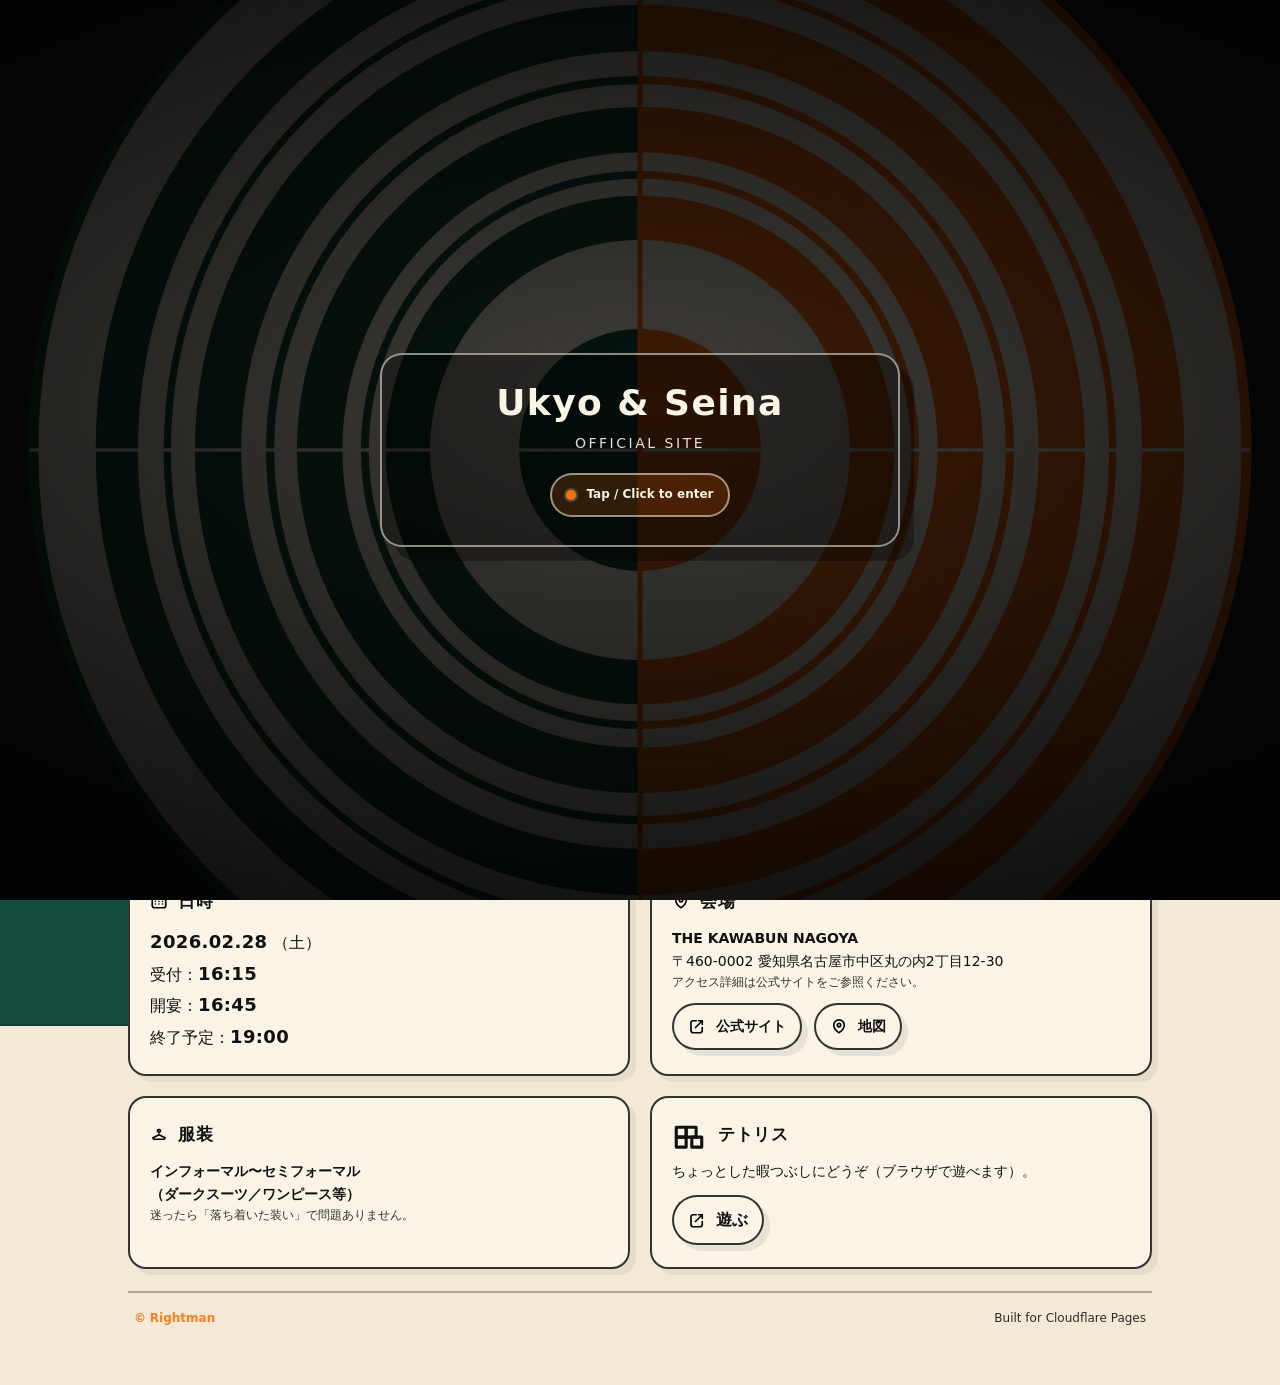
==== commit ab106795: "写真投稿機能追加" ====
--- a/public/index.html
+++ b/public/index.html
@@ -57,10 +57,20 @@
       <div class="actions">
         <a class="btn primary" data-wedding-href="rsvp.url" href="#"><span class="h2icon"><svg viewBox="0 0 24 24" fill="none" stroke="currentColor" stroke-width="2.2" stroke-linecap="round" stroke-linejoin="round" aria-hidden="true"><path d="M4 6h16v12H4z"/><path d="m4 7 8 6 8-6"/></svg></span> 招待状</a>
         <a class="btn" data-wedding-href="venue.mapUrl" href="#"><span class="h2icon"><svg viewBox="0 0 24 24" fill="none" stroke="currentColor" stroke-width="2.2" stroke-linecap="round" stroke-linejoin="round" aria-hidden="true"><path d="M12 21s7-4.7 7-11a7 7 0 0 0-14 0c0 6.3 7 11 7 11z"/><circle cx="12" cy="10" r="2.3"/></svg></span> 地図を見る</a>
-        <a class="btn" href="./seating/"><span class="h2icon"><img alt="" src="./assets/icons/table.svg" /></span> 席次表を見る</a>
+        <!-- <a class="btn" href="./seating/"><span class="h2icon"><img alt="" src="./assets/icons/table.svg" /></span> 席次表を見る</a> -->
       </div>
       <div class="small" style="margin-top:12px" data-wedding-text="event.note"></div>
     </section>
+
+    <main class="grid">
+      <div class="card">
+          <div class="h2row"><span class="h2icon"><img alt="" src="./assets/icons/camera.svg" /></span><h2>メニュー</h2></div>
+          <div class="meta">写真投稿はこちらから！</div>
+          <div class="actions" style="margin-top:12px">
+            <a class="btn" href="https://www.weddingshare.me/weddings/ahsutpqgvd3fulnh/1wd8mMzBJr93XFJfj4xj8lsqlYczSoa0?openExternalBrowser=1&type=link"><span class="h2icon"><img alt="" src="./assets/icons/camera.svg" /></span> 写真を投稿する</a>
+          </div>
+      </div>
+    </main>
 
     <section class="grid" aria-label="Summary">
       <div class="card half">
@@ -108,7 +118,7 @@
           <div><b data-wedding-text="dressCode"></b></div>
           <div class="small">迷ったら「落ち着いた装い」で問題ありません。</div>
         </div>
-      </div> 
+      </div>
       
       <div class="card half" data-hide-if-empty="links.tetris">
         <div class="h2row"><span class="h2icon"><svg viewBox="0 0 24 24" fill="none" stroke="currentColor" stroke-width="2.2" stroke-linecap="round" stroke-linejoin="round" aria-hidden="true"><rect x="3" y="3" width="7" height="7"/><rect x="10" y="3" width="7" height="7"/><rect x="3" y="10" width="7" height="7"/><rect x="14" y="10" width="7" height="7"/></svg></span><h2>テトリス</h2></div>
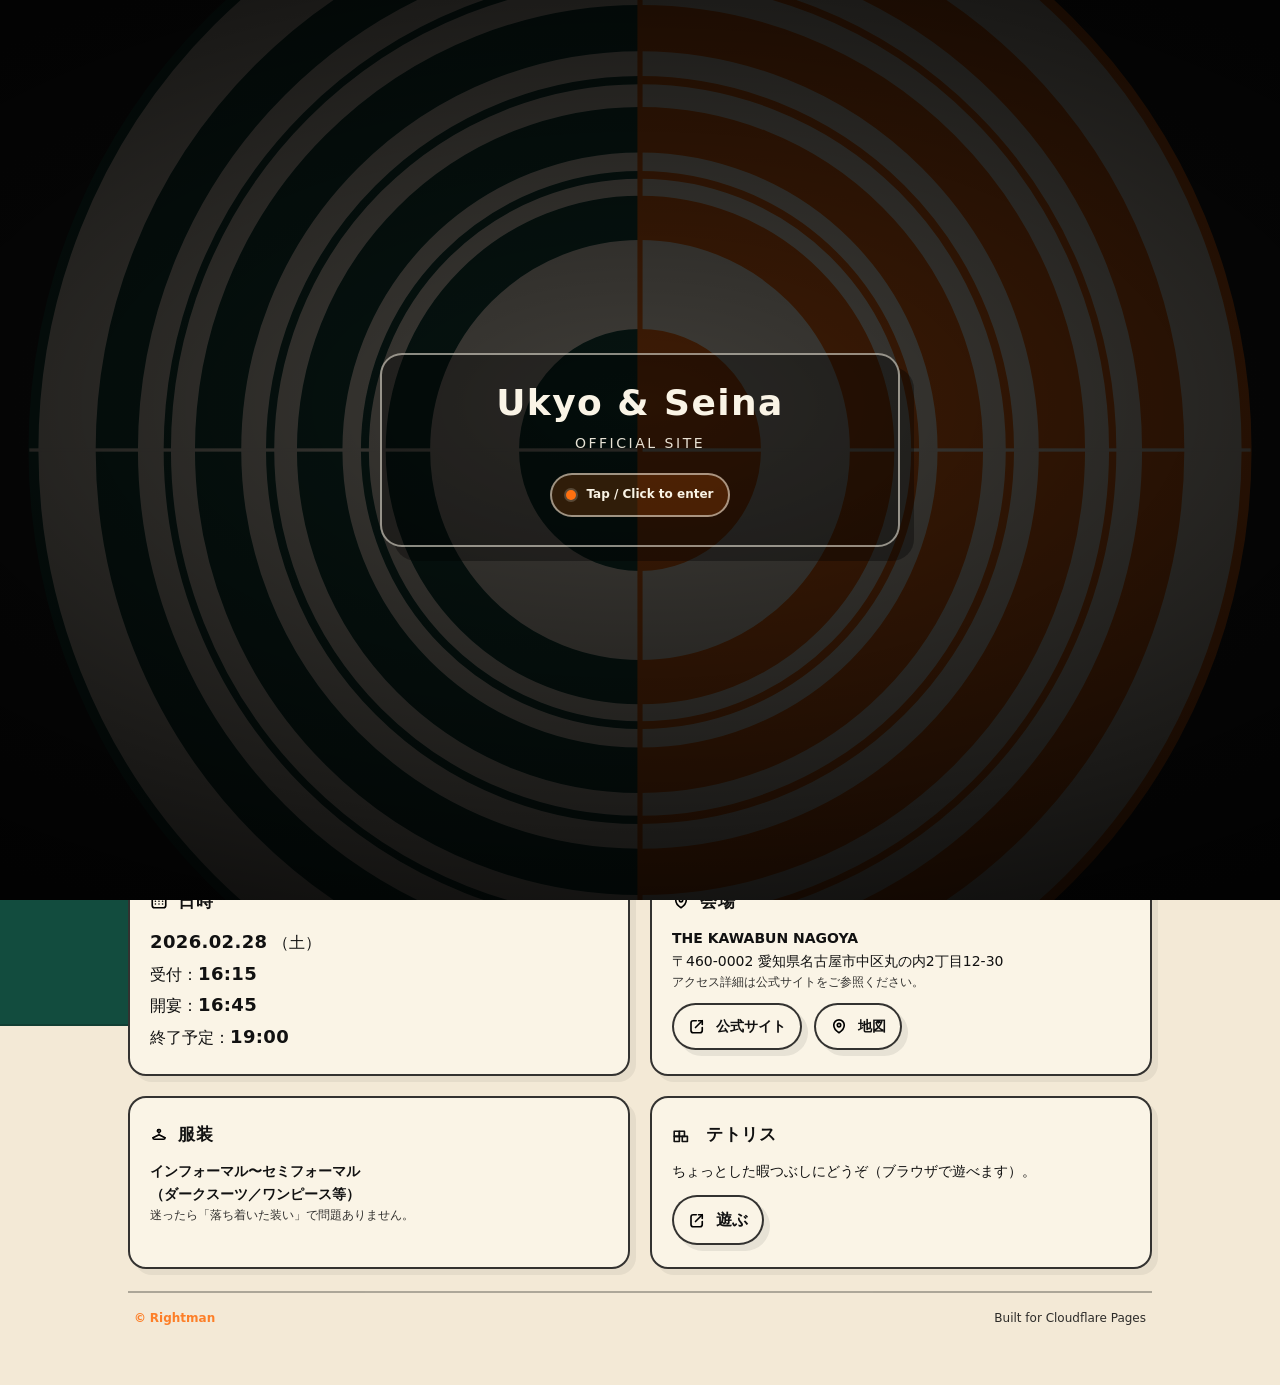
==== commit bfcd1a7e: "細かい表示の調整" ====
--- a/public/index.html
+++ b/public/index.html
@@ -64,8 +64,9 @@
 
     <main class="grid">
       <div class="card">
-          <div class="h2row"><span class="h2icon"><img alt="" src="./assets/icons/camera.svg" /></span><h2>メニュー</h2></div>
-          <div class="meta">写真投稿はこちらから！</div>
+        <h2><img class="ico" src="./assets/icons/camera.svg" alt="" aria-hidden="true"><span>写真投稿</span></h2>
+          <!-- <div class="h2row"><span class="ico"><img alt="" src="./assets/icons/camera.svg" /></span><h2>写真投稿</h2></div> -->
+          <div class="meta">写真のご投稿はこちらから！</div>
           <div class="actions" style="margin-top:12px">
             <a class="btn" href="https://www.weddingshare.me/weddings/ahsutpqgvd3fulnh/1wd8mMzBJr93XFJfj4xj8lsqlYczSoa0?openExternalBrowser=1&type=link"><span class="h2icon"><img alt="" src="./assets/icons/camera.svg" /></span> 写真を投稿する</a>
           </div>
@@ -82,7 +83,8 @@
       </div>
 
       <div class="card half">
-        <div class="h2row"><span class="h2icon"><img alt="" src="./assets/icons/table.svg" /></span><h2>席次表</h2></div>
+        <h2><img class="ico" src="./assets/icons/table.svg" alt="" aria-hidden="true"><span>席次表</span></h2>
+        <!-- <div class="h2row"><span class="h2icon"><img alt="" src="./assets/icons/table.svg" /></span><h2>席次表</h2></div> -->
         <div class="meta">全体配置と、お名前検索（自分の席）をご用意しました。</div>
         <div class="actions" style="margin-top:12px">
           <a class="btn" href="./seating/"><span class="h2icon"><img alt="" src="./assets/icons/table.svg" /></span> 席次表を見る</a>
@@ -121,7 +123,7 @@
       </div>
       
       <div class="card half" data-hide-if-empty="links.tetris">
-        <div class="h2row"><span class="h2icon"><svg viewBox="0 0 24 24" fill="none" stroke="currentColor" stroke-width="2.2" stroke-linecap="round" stroke-linejoin="round" aria-hidden="true"><rect x="3" y="3" width="7" height="7"/><rect x="10" y="3" width="7" height="7"/><rect x="3" y="10" width="7" height="7"/><rect x="14" y="10" width="7" height="7"/></svg></span><h2>テトリス</h2></div>
+        <div class="h2row"><span class="ico"><svg viewBox="0 0 30 35" fill="none" stroke="currentColor" stroke-width="2.2" stroke-linecap="round" stroke-linejoin="round" aria-hidden="true"><rect x="3" y="3" width="7" height="7"/><rect x="10" y="3" width="7" height="7"/><rect x="3" y="10" width="7" height="7"/><rect x="14" y="10" width="7" height="7"/></svg></span><h2>テトリス</h2></div>
         <div class="meta">ちょっとした暇つぶしにどうぞ（ブラウザで遊べます）。</div>
         <div class="actions" style="margin-top:12px">
           <a class="btn" data-wedding-href="links.tetris" href="#" target="_blank" rel="noopener"><img class="icon" src="./assets/icons/external.svg" alt="" aria-hidden="true"> 遊ぶ</a>
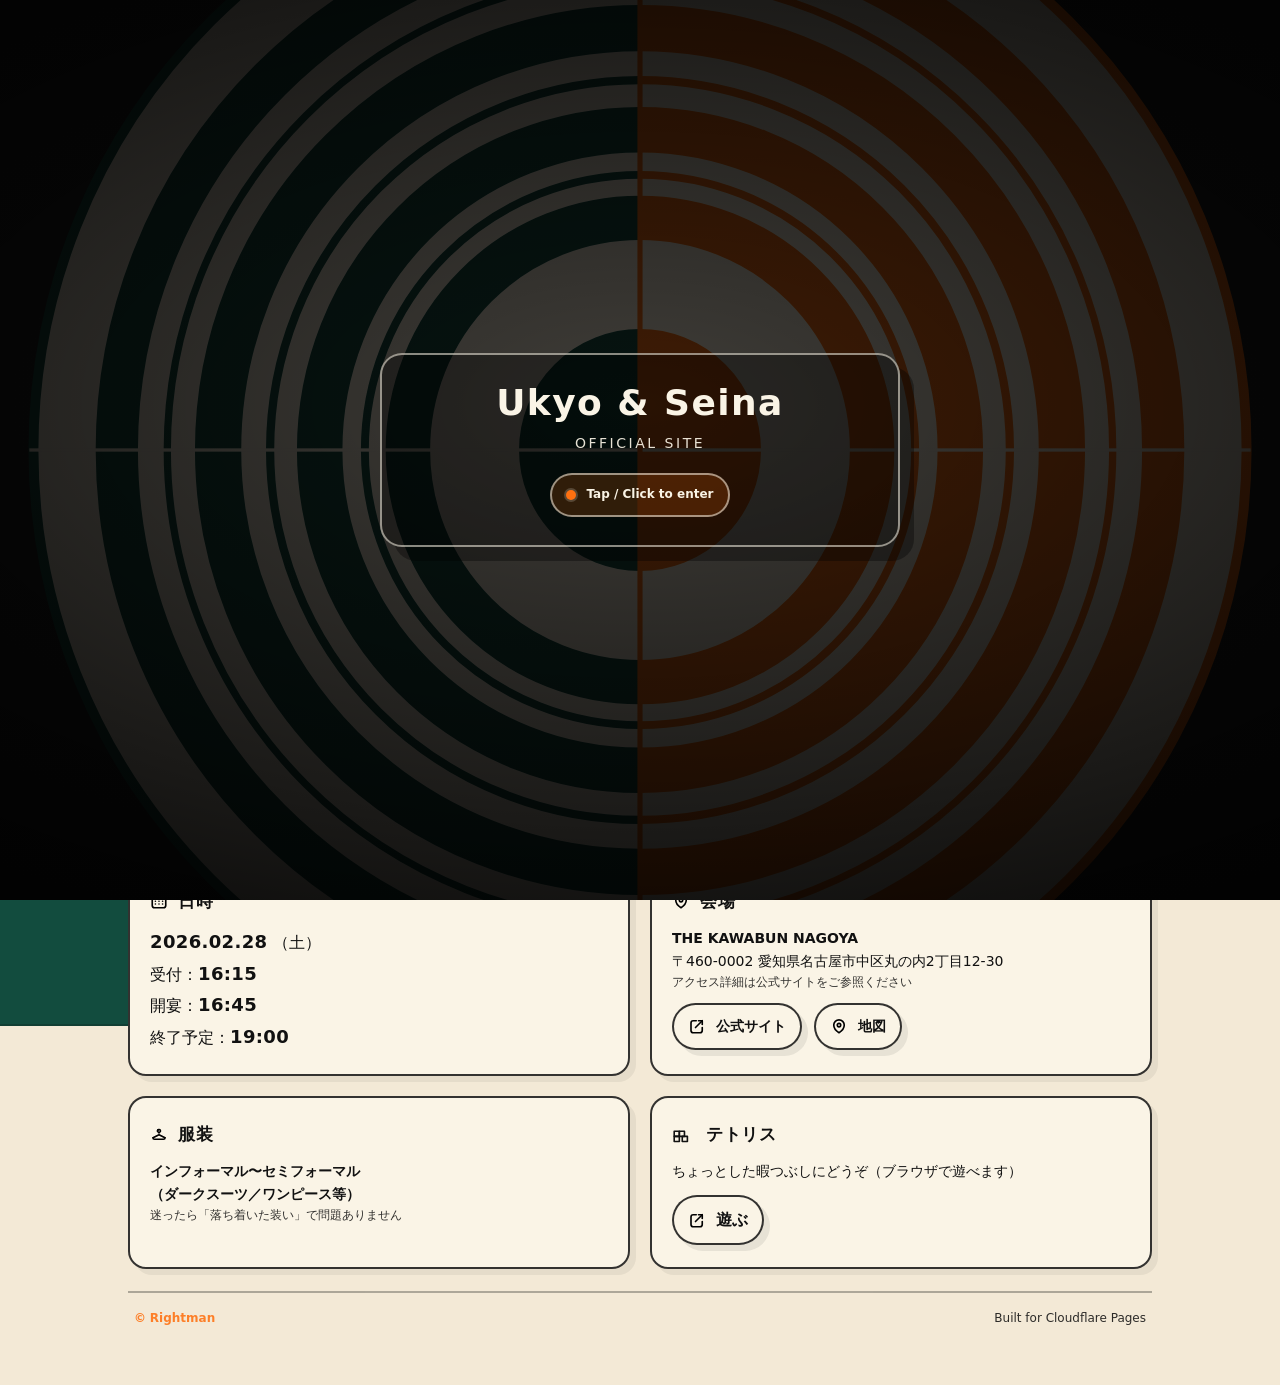
==== commit d10d468c: "句読点の削除" ====
--- a/public/index.html
+++ b/public/index.html
@@ -12,7 +12,7 @@
   <script src="./script.js" defer></script>
 
   <title data-wedding-title>{couple} | Wedding</title>
-  <meta name="description" content="結婚式のご案内ページです（日時・会場・アクセス・招待状）。" />
+  <meta name="description" content="結婚式のご案内ページです（日時・会場・アクセス・招待状）" />
 </head>
 <body>
   <!-- Splash (tap/click to skip) -->
@@ -85,7 +85,7 @@
       <div class="card half">
         <h2><img class="ico" src="./assets/icons/table.svg" alt="" aria-hidden="true"><span>席次表</span></h2>
         <!-- <div class="h2row"><span class="h2icon"><img alt="" src="./assets/icons/table.svg" /></span><h2>席次表</h2></div> -->
-        <div class="meta">全体配置と、お名前検索（自分の席）をご用意しました。</div>
+        <div class="meta">全体配置 / お名前検索（自分の席）をご用意しました</div>
         <div class="actions" style="margin-top:12px">
           <a class="btn" href="./seating/"><span class="h2icon"><img alt="" src="./assets/icons/table.svg" /></span> 席次表を見る</a>
         </div>
@@ -118,13 +118,13 @@
         <h2><img class="ico" src="./assets/icons/hanger.svg" alt="" aria-hidden="true"><span>服装</span></h2>
         <div class="meta">
           <div><b data-wedding-text="dressCode"></b></div>
-          <div class="small">迷ったら「落ち着いた装い」で問題ありません。</div>
+          <div class="small">迷ったら「落ち着いた装い」で問題ありません</div>
         </div>
       </div>
       
       <div class="card half" data-hide-if-empty="links.tetris">
         <div class="h2row"><span class="ico"><svg viewBox="0 0 30 35" fill="none" stroke="currentColor" stroke-width="2.2" stroke-linecap="round" stroke-linejoin="round" aria-hidden="true"><rect x="3" y="3" width="7" height="7"/><rect x="10" y="3" width="7" height="7"/><rect x="3" y="10" width="7" height="7"/><rect x="14" y="10" width="7" height="7"/></svg></span><h2>テトリス</h2></div>
-        <div class="meta">ちょっとした暇つぶしにどうぞ（ブラウザで遊べます）。</div>
+        <div class="meta">ちょっとした暇つぶしにどうぞ（ブラウザで遊べます）</div>
         <div class="actions" style="margin-top:12px">
           <a class="btn" data-wedding-href="links.tetris" href="#" target="_blank" rel="noopener"><img class="icon" src="./assets/icons/external.svg" alt="" aria-hidden="true"> 遊ぶ</a>
         </div>
--- a/public/style.css
+++ b/public/style.css
@@ -750,7 +750,7 @@
 .meta{ font-size: 14px; }
 .small{ font-size: 12px; opacity: .86; }
 
-/* 日時カードは情報量が少なめなので、少し大きめに */
+/* 日時カードは情報量が少なめなので 少し大きめに */
 .date-card .meta{ font-size: 16px; }
 .date-card .meta b{ font-size: 18px; letter-spacing: .02em; }
 .date-card .meta div{ margin-top: 2px; }
